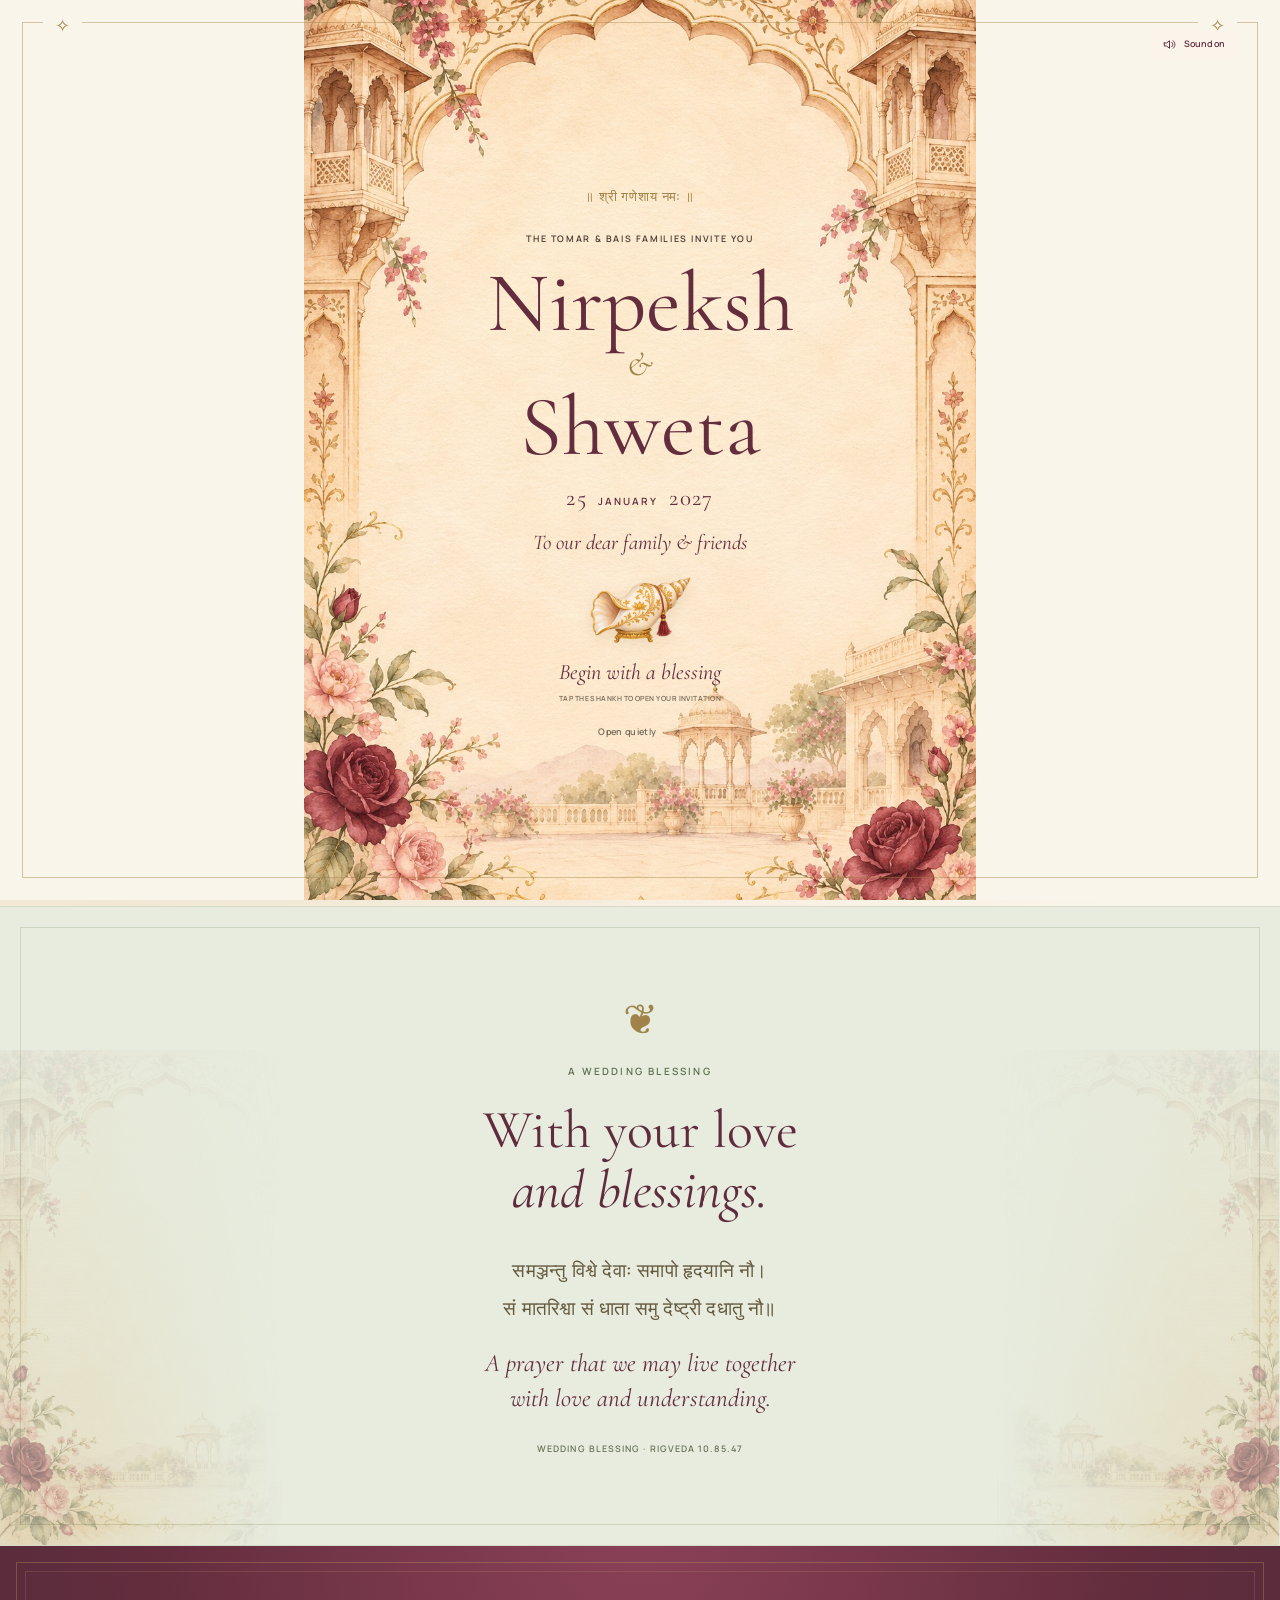
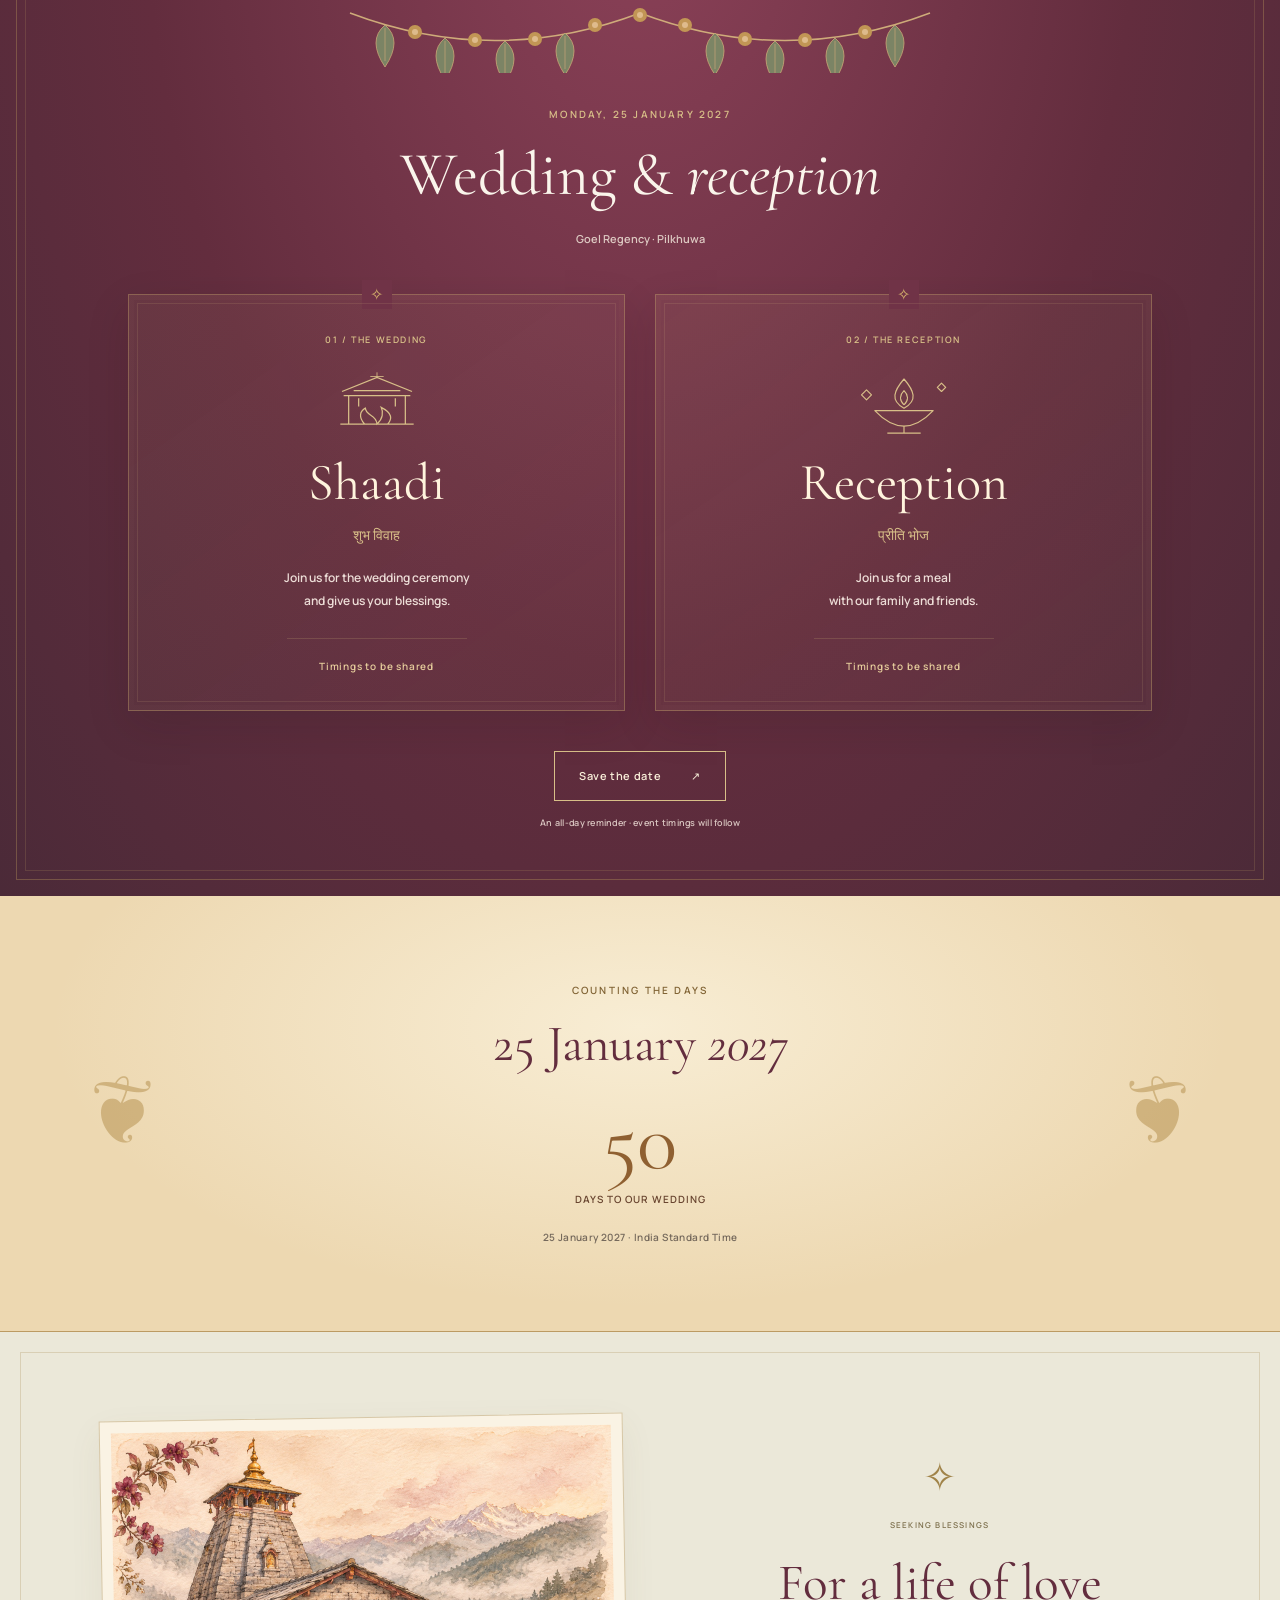
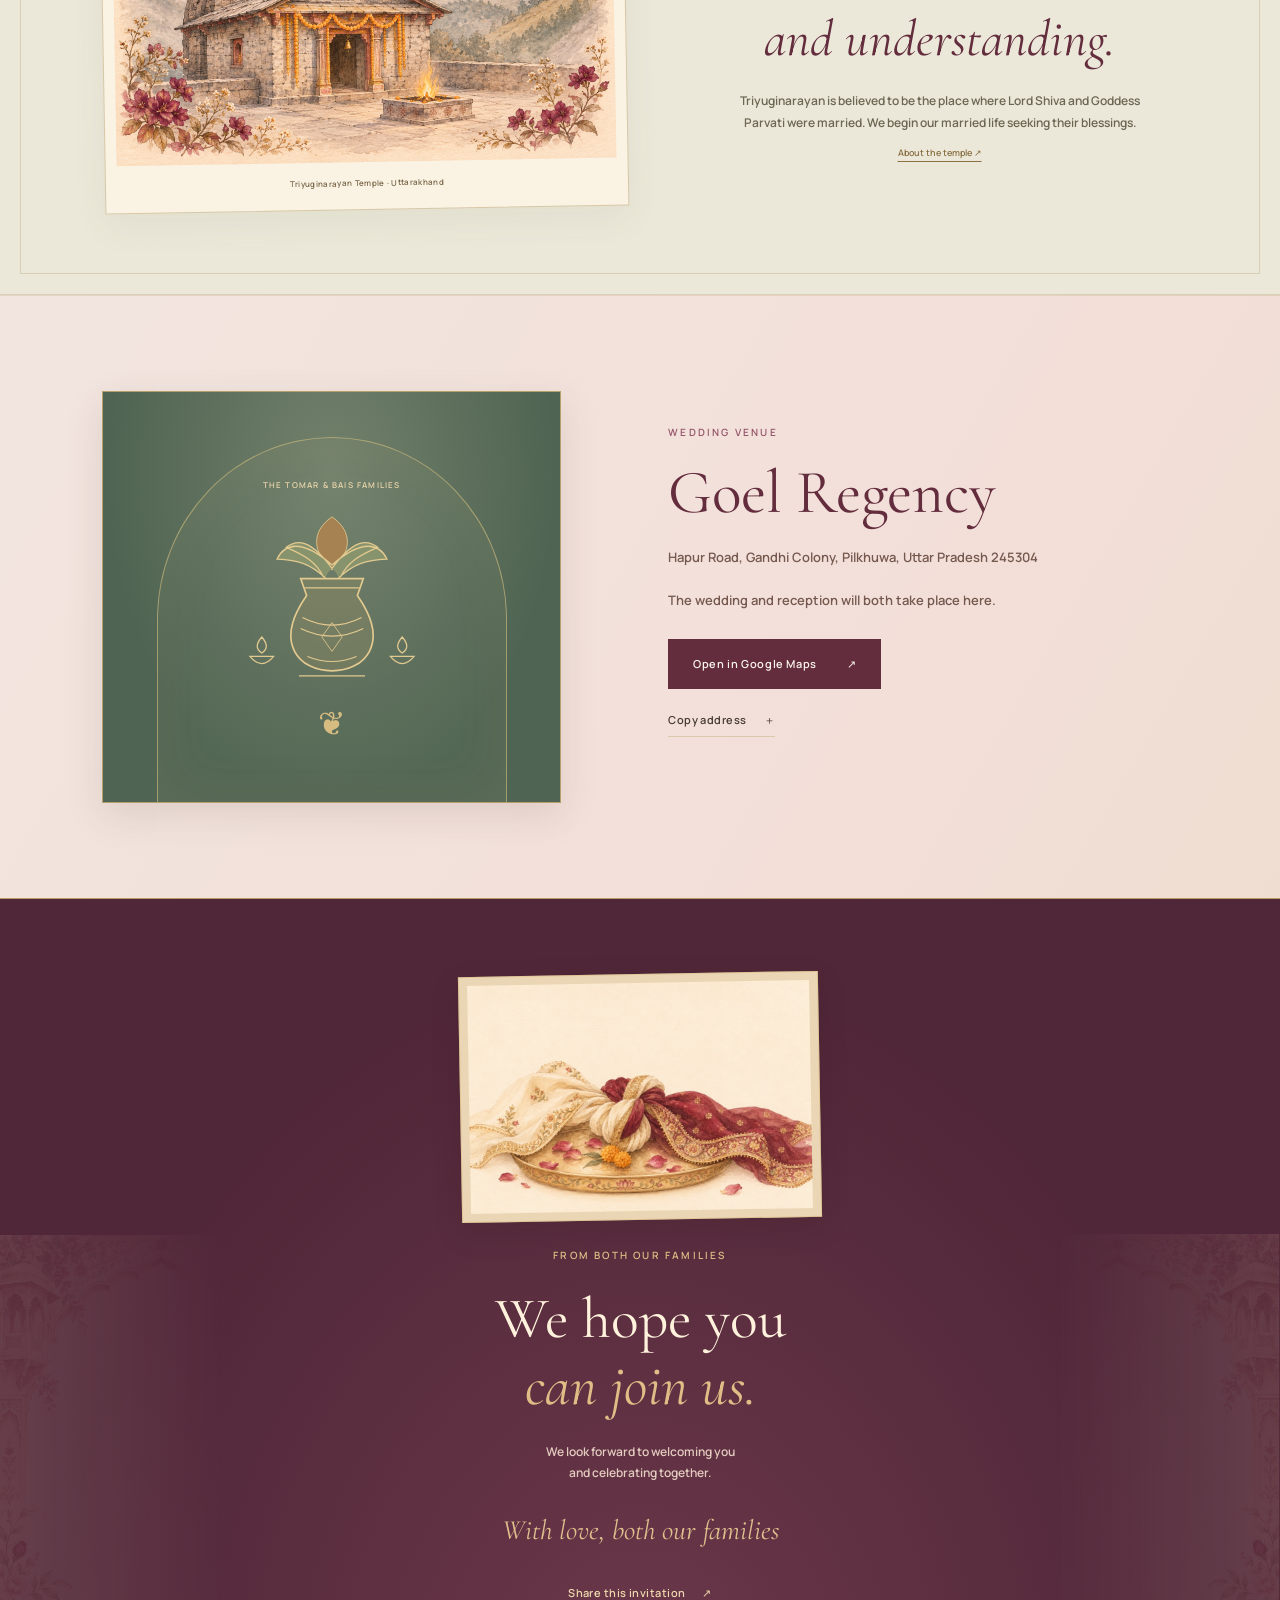
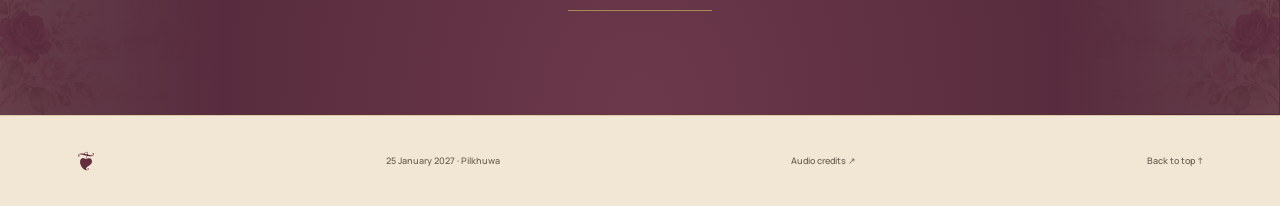
==== index.html @ 71e98ecb "Publish wedding invitation and personal guest links" ====
<!doctype html>
<html lang="en">
<head>
  <meta charset="utf-8">
  <meta name="viewport" content="width=device-width,initial-scale=1,viewport-fit=cover">
  <meta name="theme-color" content="#632d3e">
  <meta name="description" content="With love, Nirpeksh Tomar & Shweta Bais invite you to their wedding and reception. 25 January 2027 · Goel Regency, Pilkhuwa.">
  <meta name="robots" content="noindex,nofollow">
  <meta name="referrer" content="no-referrer">
  <meta property="og:type" content="website">
  <meta property="og:url" content="https://nirpeksh.github.io/nirpeksh-shweta-wedding/">
  <link rel="canonical" href="https://nirpeksh.github.io/nirpeksh-shweta-wedding/">
  <meta property="og:title" content="Nirpeksh & Shweta · You're invited">
  <meta property="og:description" content="Two families. A new beginning. Join us for our wedding & reception · 25 January 2027 · Goel Regency, Pilkhuwa.">
  <meta property="og:image" content="https://nirpeksh.github.io/nirpeksh-shweta-wedding/assets/share.jpg">
  <meta property="og:image:width" content="1200">
  <meta property="og:image:height" content="630">
  <title>Nirpeksh & Shweta · Wedding invitation</title>
  <link rel="icon" type="image/svg+xml" href="assets/crest.svg">
  <link rel="preload" href="assets/heritage.jpg" as="image">
  <link rel="stylesheet" href="styles.css">
  <link rel="stylesheet" href="rich.css">
  <link rel="stylesheet" href="preview.css">
  <link rel="stylesheet" href="royal.css">
  <script>document.documentElement.classList.add('js');</script>
  <script src="config.js" defer></script>
  <script src="opening.js" type="module"></script>
  <script src="app.js" type="module"></script>
</head>
<body>
  <a href="#invitation" class="skip-link">Skip to invitation</a>
  <div class="opening" id="opening" tabindex="-1" role="dialog" aria-modal="true" aria-labelledby="opening-title">
    <div class="opening-sheet">
    <div class="opening-art" aria-hidden="true"></div>
    <div class="opening-frame" aria-hidden="true"></div>
    <button class="music-button cover-music" data-music aria-pressed="false"><svg class="sound-mark" viewBox="0 0 20 20" fill="none" aria-hidden="true"><path d="M3 8h3l4-3v10l-4-3H3V8Zm10-1c2 2 2 4 0 6m2-8c3 3 3 7 0 10" stroke="currentColor" stroke-width="1.3" stroke-linecap="round" stroke-linejoin="round"/></svg><span data-music-label>Play audio</span></button>
    <div class="opening-content">
      <p class="sacred" lang="hi">॥ श्री गणेशाय नमः ॥</p>
      <p class="eyebrow">The Tomar & Bais families invite you</p>
      <h1 id="opening-title"><span>Nirpeksh</span><i>&</i><span>Shweta</span></h1>
      <p class="opening-date">25 <span>JANUARY</span> 2027</p>
      <p class="opening-guest" data-guest>To our dear family & friends</p>
      <button class="bell-button shankh-button" id="shankh-open" aria-label="Sound the shankh and open the invitation">
        <img class="shankh-symbol" src="assets/shankh.png" alt="" width="420" height="280">
        <span>Begin with a blessing</span>
        <small>Tap the shankh to open your invitation</small>
      </button>
      <button class="text-button quiet" id="quiet">Open quietly <span aria-hidden="true">↗</span></button>
    </div>
    </div>
  </div>

  <div class="reveal-effects" id="reveal-effects" aria-hidden="true"></div>
  <div class="blessing" id="blessing" tabindex="-1" role="dialog" aria-modal="true" aria-labelledby="blessing-title" aria-describedby="family-invitation" hidden>
    <div class="blessing-sheet">
    <div class="blessing-frame" aria-hidden="true"></div>
    <div class="blessing-topline"><span class="eyebrow">Welcome</span><button class="music-button" data-music aria-pressed="false"><span class="music-bars" aria-hidden="true"><b></b><b></b><b></b></span><span data-music-label>Play audio</span></button></div>
    <div class="blessing-layout">
      <div class="ganesh-sanctuary">
        <div class="sanctuary-halo" aria-hidden="true"></div>
        <img class="ganesh-art" src="assets/ganesh-blessing.jpg" alt="A devotional watercolour of Shri Ganesh seated on a lotus with his hand raised in blessing" width="1024" height="1024" decoding="async">
        <p class="blessing-mantra" lang="hi">॥ ॐ श्री गणेशाय नमः ॥</p>
        <p class="sanctuary-caption">With Shri Ganesh’s blessings</p>
        <div class="audio-meaning"><p class="eyebrow">The prayer</p><p id="blessing-meaning">A prayer for an auspicious beginning.</p><p id="blessing-meaning-hindi" lang="hi">मंगलमय जीवन की प्रार्थना</p></div>
      </div>
      <div class="family-invitation" id="family-invitation">
        <p class="eyebrow">An invitation from our families</p>
        <h2 id="blessing-title"><span>The Tomar & Bais families</span>would love you<br><em>to join us.</em></h2>
        <div class="fine-rule" aria-hidden="true"><span>✧</span></div>
        <p class="blessing-guest" data-guest>To our dear family & friends</p>
        <p class="family-message">Please join us for the wedding and reception. We look forward to welcoming you, sharing a meal, and celebrating together.</p>
        <p class="family-date">25 January 2027 <span>·</span> Goel Regency, Pilkhuwa</p>
        <button class="button button-wine" id="continue-invitation">View the invitation <span aria-hidden="true">→</span></button>
        <details class="voice-note"><summary>Prayer & music</summary><p>Vivāha Maṅgalāṣṭakam, verses 1–2, recited by Prathosh A P. <a href="audio-credits.html" target="_blank" rel="noopener noreferrer">Audio credits and sources ↗</a></p></details>
      </div>
    </div>
    <p class="music-status" id="music-status" role="status"></p>
    </div>
  </div>

  <div id="site">
    <header class="header">
      <a href="#invitation" class="wordmark" aria-label="Nirpeksh and Shweta, back to invitation">N <i>&</i> S<span>25 JANUARY 2027</span></a>
      <nav aria-label="Invitation"><a href="#celebration">The celebration</a><a href="#venue">The venue</a><button class="music-button" data-music aria-pressed="false"><span class="music-bars" aria-hidden="true"><b></b><b></b><b></b></span><span data-music-label>Play audio</span></button></nav>
    </header>

    <main id="invitation" tabindex="-1">
      <section class="hero" aria-labelledby="couple-title">
        <div class="hero-copy">
          <p class="sacred" lang="hi">॥ श्री गणेशाय नमः ॥</p>
          <p class="eyebrow">Together with our families</p>
          <h1 id="couple-title" class="couple"><span>Nirpeksh <small>Tomar</small></span><i>&</i><span>Shweta <small>Bais</small></span></h1>
          <div class="fine-rule" aria-hidden="true"><span>✧</span></div>
          <p class="hero-invite">Please join us<br>for our wedding and reception.</p>
          <p class="hero-date">Monday, 25 January 2027</p>
          <p class="hero-location" data-venue-short>Goel Regency · Pilkhuwa</p>
          <a href="#celebration" class="button button-wine">Wedding details <span aria-hidden="true">↓</span></a>
        </div>
        <figure class="hero-art couple-art">
          <img src="assets/royal-couple.jpg" alt="A bride and groom, seen from behind beneath a floral arch, in ivory and wine wedding clothes." width="1024" height="1536" decoding="async">
          <figcaption><span lang="hi">शुभ विवाह</span><span>With love, from both our families.</span></figcaption>
        </figure>
        <a class="scroll-note" href="#welcome">Wedding details below <span aria-hidden="true">↓</span></a>
      </section>

      <section class="welcome section" id="welcome" aria-labelledby="welcome-title">
        <span class="welcome-floral floral-left" aria-hidden="true"></span><span class="welcome-floral floral-right" aria-hidden="true"></span>
        <span class="ornament" aria-hidden="true">❦</span>
        <p class="eyebrow">A wedding blessing</p>
        <h2 id="welcome-title">With your love<br><em>and blessings.</em></h2>
        <p class="wedding-verse" lang="sa">समञ्जन्तु विश्वे देवाः समापो हृदयानि नौ।<br>सं मातरिश्वा सं धाता समु देष्ट्री दधातु नौ॥</p>
        <p class="verse-meaning">A prayer that we may live together<br>with love and understanding.</p>
        <p class="verse-source">Wedding blessing · Rigveda 10.85.47</p>
        <p id="guest-status" class="status" role="status" hidden></p>
      </section>

      <section class="celebration section" id="celebration" aria-labelledby="celebration-title">
        <svg class="wedding-toran" viewBox="0 0 600 70" fill="none" aria-hidden="true"><defs><g id="toran-leaf"><path d="M0 0Q18 15 0 42Q-18 15 0 0Z" fill="#7c8d68" stroke="#d2b47b" stroke-width=".8"/><path d="M0 3V36" stroke="#d2b47b" stroke-width=".7"/></g><g id="toran-flower"><circle r="7" fill="#c9a056"/><circle r="3" fill="#e9c993"/></g></defs><path d="M10 10Q155 65 300 10Q445 65 590 10" stroke="#d8b87f" stroke-width="1.5"/><use href="#toran-leaf" x="45" y="22"/><use href="#toran-leaf" x="105" y="35"/><use href="#toran-leaf" x="165" y="38"/><use href="#toran-leaf" x="225" y="30"/><use href="#toran-leaf" x="375" y="30"/><use href="#toran-leaf" x="435" y="38"/><use href="#toran-leaf" x="495" y="35"/><use href="#toran-leaf" x="555" y="22"/><use href="#toran-flower" x="75" y="29"/><use href="#toran-flower" x="135" y="37"/><use href="#toran-flower" x="195" y="36"/><use href="#toran-flower" x="255" y="22"/><use href="#toran-flower" x="300" y="12"/><use href="#toran-flower" x="345" y="22"/><use href="#toran-flower" x="405" y="36"/><use href="#toran-flower" x="465" y="37"/><use href="#toran-flower" x="525" y="29"/></svg>
        <div class="section-heading"><p class="eyebrow">Monday, 25 January 2027</p><h2 id="celebration-title">Wedding & <em>reception</em></h2><p>Goel Regency · Pilkhuwa</p></div>
        <div class="event-grid">
          <article class="event"><span class="event-number">01 / THE WEDDING</span><svg class="event-icon" viewBox="0 0 120 80" fill="none" aria-hidden="true"><path d="M16 64h88M26 64V30m68 34V30M20 30h80M18 25 60 8l42 17M32 24h56M38 33v10m44-10v10M45 64c-7-8-6-15 1-19 1 10 13 7 14 19 7-6 8-14 5-20 14 7 13 14 8 20" stroke="currentColor" stroke-width="1.5"/><path d="M60 8V2m-8 5h16" stroke="currentColor"/></svg><h3>Shaadi</h3><p class="hindi" lang="hi">शुभ विवाह</p><p>Join us for the wedding ceremony<br>and give us your blessings.</p><p class="event-time" data-time="wedding">Timings to be shared</p></article>
          <article class="event"><span class="event-number">02 / THE RECEPTION</span><svg class="event-icon" viewBox="0 0 120 80" fill="none" aria-hidden="true"><path d="M25 48q35 37 70 0H25Zm35 19v8m-20 0h40M60 45c-17-9-12-21 0-35 12 14 17 26 0 35Zm0-4c-6-6-5-12 0-17 5 5 6 11 0 17M15 23l6 6-6 6-6-6 6-6Zm90-8 5 5-5 5-5-5 5-5Z" stroke="currentColor" stroke-width="1.4" stroke-linejoin="round"/></svg><h3>Reception</h3><p class="hindi" lang="hi">प्रीति भोज</p><p>Join us for a meal<br>with our family and friends.</p><p class="event-time" data-time="reception">Timings to be shared</p></article>
        </div>
        <div class="celebration-actions"><button class="button button-gold" id="calendar">Save the date <span aria-hidden="true">↗</span></button><p>An all-day reminder · event timings will follow</p></div>
      </section>

      <section class="anticipation section" aria-labelledby="countdown-title"><p class="eyebrow">Counting the days</p><h2 id="countdown-title">25 January <em>2027</em></h2><p class="countdown"><strong id="days">✧</strong><span id="countdown-label">counting down to 25 January 2027</span></p><p class="small">25 January 2027 · India Standard Time</p></section>

      <section class="sacred-beginning section" aria-labelledby="sacred-title">
        <figure class="temple-art"><img src="assets/sacred-temple.jpg" alt="A watercolour of Triyuginarayan Temple in the Himalayas, with a sacred fire in the courtyard." width="1536" height="1024" loading="lazy" decoding="async"><figcaption>Triyuginarayan Temple · Uttarakhand</figcaption></figure>
        <div class="sacred-copy"><span class="sacred-flame" aria-hidden="true">✧</span><p class="eyebrow">Seeking blessings</p><h2 id="sacred-title">For a life of love<br><em>and understanding.</em></h2><p>Triyuginarayan is believed to be the place where Lord Shiva and Goddess Parvati were married. We begin our married life seeking their blessings.</p><a class="heritage-source" href="https://www.incredibleindia.gov.in/en/uttarakhand/kedarnath/triyuginarayan-temple" target="_blank" rel="noopener noreferrer">About the temple ↗</a></div>
      </section>

      <section class="venue section" id="venue" aria-labelledby="venue-title">
        <div class="venue-illustration" aria-hidden="true"><div class="venue-arch"><span class="eyebrow">The Tomar & Bais families</span><svg class="kalash-art" viewBox="0 0 260 220" fill="none"><path d="M130 77c-29-27-19-50 0-63 19 13 29 36 0 63Z" fill="#a68152" stroke="#e2c98f"/><path d="M130 71c-37-33-57-24-65-7 26 1 39 6 57 22m8-15c37-33 57-24 65-7-26 1-39 6-57 22m-8-11c-25-34-41-35-54-25 21 9 35 17 44 35m10-10c25-34 41-35 54-25-21 9-35 17-44 35" fill="#87936c" stroke="#e2c98f" stroke-width="1.5"/><path d="M93 87h74l-7 20c40 57 8 89-30 89s-70-32-30-89l-7-20Z" fill="#c3a161" fill-opacity=".17" stroke="#e2c98f" stroke-width="2"/><path d="M98 98h64m-67 35q35 18 70 0m-72 13q37 18 74 0m-66 33q29 12 58 0M91 202h78" stroke="#e2c98f" stroke-width="1.3"/><path d="m130 139 12 17-12 17-12-17 12-17Z" stroke="#e2c98f"/><path d="M33 179q14 17 28 0H33Zm14-4c-9-6-5-13 0-19 5 6 9 13 0 19Zm152 4q14 17 28 0h-28Zm14-4c-9-6-5-13 0-19 5 6 9 13 0 19Z" stroke="#e2c98f" stroke-width="1.5"/></svg><span class="venue-symbol">❦</span></div></div>
        <div class="venue-copy"><p class="eyebrow">Wedding venue</p><h2 id="venue-title" data-venue-name>Goel Regency</h2><p data-venue-address>Hapur Road, Gandhi Colony<br>Pilkhuwa, Uttar Pradesh 245304</p><p class="venue-note">The wedding and reception will both take place here.</p><div class="venue-actions"><a class="button button-wine" data-map href="https://maps.app.goo.gl/AdNcx3uLKy1AqE5fA?g_st=aw" target="_blank" rel="noopener noreferrer">Open in Google Maps <span aria-hidden="true">↗</span></a><button class="text-button" id="copy-address">Copy address <span aria-hidden="true">＋</span></button></div><p class="status" id="copy-status" role="status"></p></div>
      </section>

      <section class="closing section" aria-labelledby="closing-title"><figure class="gathbandhan-art"><img src="assets/gathbandhan.jpg" alt="A watercolour of ivory and wine wedding fabrics tied together on a brass platter, with a few rose petals." width="900" height="600" loading="lazy" decoding="async"></figure><p class="eyebrow">From both our families</p><h2 id="closing-title">We hope you<br><em>can join us.</em></h2><p>We look forward to welcoming you<br>and celebrating together.</p><p class="signature family-signature">With love, both our families</p><button class="text-button" id="share">Share this invitation <span aria-hidden="true">↗</span></button><p class="status" id="share-status" role="status"></p></section>
    </main>
    <footer><span aria-hidden="true">❦</span><p>25 January 2027 · Pilkhuwa</p><a href="audio-credits.html" target="_blank" rel="noopener noreferrer">Audio credits ↗</a><a href="#invitation">Back to top ↑</a></footer>
    <div class="mobile-actions" aria-label="Quick actions"><a href="#celebration">Celebration</a><a href="#venue">Directions</a><button class="music-button" data-music aria-pressed="false"><svg class="sound-mark" viewBox="0 0 20 20" fill="none" aria-hidden="true"><path d="M3 8h3l4-3v10l-4-3H3V8Zm10-1c2 2 2 4 0 6m2-8c3 3 3 7 0 10" stroke="currentColor" stroke-width="1.3" stroke-linecap="round" stroke-linejoin="round"/></svg><span data-music-label>Play audio</span></button></div>
  </div>
  <audio id="music" src="assets/shankh-mangala-blessings.m4a" preload="metadata"></audio>
  <noscript><p class="noscript">The invitation is fully readable below. Enable JavaScript for the shankh, spoken blessings and personalized greeting.</p></noscript>
</body>
</html>
---- styles.css ----
@font-face{font-family:Cormorant;src:url('assets/cormorant-italic.ttf') format('truetype');font-style:italic;font-weight:400;font-display:swap}@font-face{font-family:Cormorant;src:url('assets/cormorant.ttf') format('truetype');font-display:swap;font-weight:400 600}@font-face{font-family:Manrope;src:url('assets/manrope.ttf') format('truetype');font-display:swap;font-weight:400 700}
:root{--ivory:#faf5eb;--paper:#f2eadb;--wine:#632d3e;--wine-dark:#482331;--gold:#a08348;--gold-light:#d8bf88;--ink:#463b35;--muted:#75695c;--line:#d9c9aa;--serif:Cormorant,'Baskerville','Palatino Linotype',Georgia,serif;--sans:Manrope,'Avenir Next',Arial,sans-serif}*{box-sizing:border-box}html{scroll-behavior:smooth;scroll-padding-top:90px}body{margin:0;background:var(--ivory);color:var(--ink);font-family:var(--sans);font-size:14px;line-height:1.8;-webkit-font-smoothing:antialiased}body.gated{overflow:hidden}body::after{content:'';position:fixed;inset:0;pointer-events:none;z-index:12;opacity:.075;background-image:url("data:image/svg+xml,%3Csvg viewBox='0 0 180 180' xmlns='http://www.w3.org/2000/svg'%3E%3Cfilter id='n'%3E%3CfeTurbulence type='fractalNoise' baseFrequency='.88' numOctaves='3' stitchTiles='stitch'/%3E%3C/filter%3E%3Crect width='100%25' height='100%25' opacity='.4' filter='url(%23n)'/%3E%3C/svg%3E")}::selection{background:#d7bc87;color:var(--wine)}a{color:inherit;text-decoration:none}button{font:inherit;cursor:pointer}button,a{-webkit-tap-highlight-color:transparent}button:disabled{cursor:wait}button:focus-visible,a:focus-visible{outline:2px solid var(--gold);outline-offset:6px}button{color:inherit}h1,h2,h3,p{margin:0}h1,h2,h3{font-family:var(--serif);font-weight:400;line-height:1.05}em{font-weight:400}button svg{display:block}.eyebrow{font-size:10px;letter-spacing:.22em;text-transform:uppercase;font-weight:600;line-height:1.8}.sacred{color:var(--gold);font-family:Georgia,serif;font-size:15px;letter-spacing:.06em}.button{min-height:50px;display:inline-flex;align-items:center;justify-content:center;gap:30px;padding:13px 24px;border:1px solid transparent;font-size:11px;letter-spacing:.055em;transition:background .2s,transform .2s}.button:hover{transform:translateY(-2px)}.button-wine{background:var(--wine);color:var(--ivory)}.button-wine:hover{background:var(--wine-dark)}.button-gold{border-color:var(--gold-light);color:#f9efd9;background:transparent}.button-gold:hover{background:#ffffff0c}.text-button{background:none;border:0;border-bottom:1px solid var(--line);padding:7px 0;font-size:11px;letter-spacing:.04em;display:inline-flex;gap:17px;align-items:center}.text-button:hover{color:var(--gold)}.status{font-size:12px;min-height:22px;margin-top:12px;color:var(--muted)}.small{font-size:10px;color:var(--muted);letter-spacing:.04em}.section{padding:100px 8%;scroll-margin-top:15px}.section h2{font-size:clamp(40px,4.8vw,64px);color:var(--wine)}.ornament{display:block;font-size:42px;color:var(--gold);line-height:1;margin-bottom:23px}.skip-link{position:fixed;top:-100px;left:20px;z-index:200;background:var(--wine);color:#fff;padding:10px}.skip-link:focus{top:10px}.header{height:96px;display:flex;align-items:center;justify-content:space-between;padding:0 6%;border-bottom:1px solid var(--line)}.wordmark{font-family:var(--serif);font-size:25px;line-height:1.1;color:var(--wine);letter-spacing:.08em}.wordmark i{font-size:20px}.wordmark span{display:block;font:8px var(--sans);letter-spacing:.2em;margin-top:8px}.header nav{display:flex;align-items:center;gap:38px;font-size:11px;letter-spacing:.02em}.header nav>a:hover{color:var(--gold)}.music-button{display:flex;align-items:center;justify-content:center;gap:9px;border:0;background:none;padding:10px 0;font-size:11px}.music-bars{display:flex;align-items:center;gap:3px;height:17px;color:var(--wine)}.music-bars b{height:10px;width:2px;background:currentColor}.music-bars b:nth-child(2){height:17px}.playing .music-bars b{animation:music .8s ease-in-out infinite alternate}.playing .music-bars b:nth-child(2){animation-delay:.4s}.playing .music-bars b:nth-child(3){animation-delay:.2s}@keyframes music{to{height:4px}}
.hero{position:relative;display:grid;grid-template-columns:1fr 1fr;min-height:740px;padding:0 5.5% 50px}.hero-copy{text-align:center;display:flex;align-items:center;flex-direction:column;justify-content:center;padding:55px 8% 35px}.hero-copy>.eyebrow{margin-top:30px}.couple{color:var(--wine);font-size:clamp(60px,6.2vw,88px);margin:21px 0 0;display:flex;flex-direction:column;align-items:center}.couple>span{display:flex;flex-direction:column}.couple small{font:10px var(--sans);letter-spacing:.25em;text-transform:uppercase;margin-top:10px}.couple>i{font-size:40px;color:var(--gold);line-height:1;margin:13px 0 11px}.fine-rule{width:160px;display:flex;align-items:center;gap:14px;color:var(--gold);margin:23px 0}.fine-rule::before,.fine-rule::after{content:'';height:1px;flex:1;background:var(--line)}.hero-invite{font-family:var(--serif);font-size:23px;line-height:1.35}.hero-date{margin-top:23px;font-size:11px;font-weight:600;letter-spacing:.08em;text-transform:uppercase}.hero-location{font-size:11px;color:var(--muted);margin:6px 0 25px}.hero-art{position:relative;min-height:660px;background:url('assets/heritage.jpg') center/cover no-repeat;display:flex;flex-direction:column;justify-content:center;align-items:center;margin:22px 0 0;border:1px solid #bba37355}.art-crest{display:flex;flex-direction:column;align-items:center;justify-content:center;text-align:center;margin-top:5%;width:72%;min-height:280px}.art-crest .eyebrow{font-size:9px;letter-spacing:.25em}.monogram{font:100px var(--serif);color:var(--wine);margin:16px 0;display:flex;align-items:center;gap:4px}.monogram i{font-size:48px;color:var(--gold);margin-top:20px}.art-date{font:15px Georgia,serif;letter-spacing:.15em;color:var(--gold)}.art-caption{font:italic 20px var(--serif);position:absolute;bottom:27%;width:100%;text-align:center;color:var(--wine)}.scroll-note{position:absolute;bottom:12px;left:0;width:100%;display:flex;justify-content:center;gap:18px;font-size:9px;letter-spacing:.09em;color:var(--muted)}
.welcome{max-width:850px;margin:auto;text-align:center;padding-top:95px;padding-bottom:110px}.welcome h2{font-size:clamp(36px,4.5vw,54px);margin:20px 0 24px;overflow-wrap:anywhere}.welcome>p:not(.eyebrow,.status){font-size:14px;line-height:2;color:var(--muted)}.welcome .welcome-signoff{font-family:var(--serif);font-style:italic;font-size:25px!important;color:var(--wine)!important;margin-top:21px;line-height:1.4!important}.celebration{background:var(--wine);color:#f2e8d6;position:relative;padding:85px 10% 65px;isolation:isolate}.celebration::before{content:'';position:absolute;inset:16px;border:1px solid #bc9b5c5c;pointer-events:none;z-index:-1}.section-heading{text-align:center}.section-heading .eyebrow{color:var(--gold-light)}.section-heading h2{color:var(--ivory);margin:20px 0 22px}.section-heading>p:last-child{font-size:11px;color:#ddc9c2}.event-grid{display:grid;grid-template-columns:1fr 1fr;margin:55px auto 40px;max-width:1050px}.event{text-align:center;padding:0 30px}.event+.event{border-left:1px solid #be9c7266}.event-number{font-size:9px;letter-spacing:.18em;color:var(--gold-light)}.event-icon{display:block;margin:25px auto 16px;width:100px;height:72px;color:var(--gold-light)}.event h3{font-size:52px}.event .hindi{font-size:14px;color:var(--gold-light);margin:11px 0 20px}.event>p:not(.hindi,.event-time){font-size:12px;line-height:1.9;color:#edddd7}.event-time{margin:25px 0 5px;font-size:10px;letter-spacing:.08em;color:#e5cc9b;border-top:1px solid #a7856250;padding-top:18px;display:inline-block;min-width:180px}.celebration-actions{text-align:center}.celebration-actions p{font-size:9px;letter-spacing:.03em;margin-top:14px;color:#d9c5c0}.anticipation{text-align:center;border-bottom:1px solid var(--line);padding-top:85px;padding-bottom:85px}.anticipation h2{margin:19px 0 30px;font-size:clamp(36px,4vw,53px)}.countdown{display:flex;flex-direction:column;align-items:center;gap:8px}.countdown strong{font:84px var(--serif);color:var(--gold);line-height:.95}.countdown span{font-size:10px;letter-spacing:.1em;text-transform:uppercase}.anticipation .small{margin-top:20px}.venue{display:grid;grid-template-columns:.9fr 1fr;align-items:center;gap:10%;padding-top:95px;padding-bottom:95px}.venue-illustration{background:var(--paper);padding:40px 45px 0;min-height:380px;display:flex;align-items:flex-end;justify-content:center;border:1px solid var(--line)}.venue-arch{border:1px solid #a0834880;border-bottom:0;border-radius:50% 50% 0 0;width:100%;max-width:350px;min-height:335px;padding:65px 15px 25px;display:flex;flex-direction:column;align-items:center;color:var(--gold)}.venue-arch .eyebrow{font-size:8px;letter-spacing:.15em}.venue-arch svg{width:100%;margin-top:25px}.venue-symbol{font-size:33px;line-height:1;margin-top:15px}.venue-copy h2{margin:20px 0}.venue-copy>p:not(.eyebrow,.status){font-size:13px;color:var(--muted)}.venue-note{margin:20px 0 26px;max-width:340px}.venue-actions{display:flex;align-items:flex-start;gap:14px;flex-direction:column}.closing{text-align:center;border-top:1px solid var(--line);background:radial-gradient(ellipse at 50% 120%,#e9d8c4 0,transparent 70%);padding-top:75px;padding-bottom:70px}.closing h2{margin:22px 0;font-size:clamp(38px,4.5vw,60px);line-height:1.15}.closing>p:not(.eyebrow,.signature,.status){font-size:12px;color:var(--muted)}.signature{font:36px var(--serif);color:var(--wine);margin:30px 0}.signature i{color:var(--gold)}footer{padding:30px 6%;display:flex;gap:20px;align-items:center;justify-content:space-between;border-top:1px solid var(--line);font-size:9px;color:var(--muted)}footer>span{font:25px var(--serif);color:var(--wine)}footer>a{white-space:nowrap}.mobile-actions{display:none}.noscript{padding:20px;text-align:center;background:var(--paper)}
.opening{display:none}.js .opening{display:flex;position:fixed;inset:0;background:var(--ivory);z-index:100;isolation:isolate;justify-content:center;align-items:center;overflow:auto;transition:opacity .7s ease,visibility .7s}.opening.dismissed{opacity:0;visibility:hidden;pointer-events:none}.opening-art{position:absolute;inset:0;background:url('assets/heritage.jpg') center/auto 112% no-repeat;z-index:-2}.opening::before{content:'';position:absolute;inset:0;background:linear-gradient(90deg,var(--ivory) 0%,transparent 20%,transparent 80%,var(--ivory) 100%);z-index:-1;pointer-events:none}.opening-frame{position:absolute;inset:22px;border:1px solid #a0834870;pointer-events:none}.opening-frame::before,.opening-frame::after{content:'✧';position:absolute;top:-14px;color:var(--gold);background:var(--ivory);padding:0 12px;font-size:18px}.opening-frame::before{left:20px}.opening-frame::after{right:20px}.opening-content{min-height:min(760px,100svh);padding:50px 20px 35px;text-align:center;display:flex;flex-direction:column;align-items:center;justify-content:center;width:min(580px,100%)}.opening .sacred{font-size:13px;margin-bottom:23px}.opening .eyebrow{font-size:9px;letter-spacing:.18em;max-width:300px}.opening h1{font-size:clamp(55px,7vw,85px);color:var(--wine);display:flex;align-items:center;gap:16px;flex-direction:column;margin:22px 0 23px;line-height:.8}.opening h1 i{font-size:34px;color:var(--gold);line-height:.7}.opening-date{font:23px var(--serif);color:var(--wine);letter-spacing:.06em}.opening-date span{font:10px var(--sans);letter-spacing:.19em;margin:0 5px}.opening-guest{font:italic 21px var(--serif);color:var(--wine);margin:18px 0 0;max-width:350px;overflow-wrap:anywhere}.bell-button{display:flex;align-items:center;flex-direction:column;background:transparent;border:0;margin:16px 0 5px;padding:0 10px 10px;color:var(--gold);position:relative}.bell-chain{height:22px;width:1px;background:repeating-linear-gradient(to bottom,var(--gold) 0 3px,transparent 3px 5px);opacity:.7}.bell{width:57px;height:62px;transform-origin:50% 0}.bell-button:hover .bell{animation:sway 1s ease-in-out infinite alternate}.bell-button>span:not(.bell-chain){font:italic 23px var(--serif);color:var(--wine);margin-top:7px}.bell-button small{font-size:8px;letter-spacing:.08em;text-transform:uppercase;color:var(--muted);margin-top:10px}.bell-button.ringing .bell{animation:sway .18s ease-in-out 5 alternate}.quiet{margin-top:4px;font-size:9px;border:0;color:var(--muted)}@keyframes sway{from{transform:rotate(-13deg)}to{transform:rotate(13deg)}}
@media(min-width:1500px){.hero{max-width:1500px;margin:auto}.section:not(.celebration,.closing){padding-left:max(8%,calc((100vw - 1250px)/2));padding-right:max(8%,calc((100vw - 1250px)/2))}.welcome{padding-left:30px!important;padding-right:30px!important}}
@media(max-width:900px){.header{height:80px}.header nav{gap:22px}.hero{min-height:640px;padding-left:2%;padding-right:2%}.hero-copy{padding:35px 15px}.hero-copy>.eyebrow{font-size:8px;margin-top:22px}.couple{font-size:65px}.hero-art{min-height:600px}.monogram{font-size:78px}.art-caption{font-size:16px;bottom:26%}.art-crest .eyebrow{font-size:8px;letter-spacing:.1em}.section{padding:75px 7%}.welcome{max-width:740px}.venue{gap:7%}.venue-illustration{padding:20px 22px 0;min-height:350px}.venue-arch{min-height:310px}.venue .button{font-size:10px;padding:13px 16px;gap:15px}.opening-art{background-size:auto 110%}}
@media(max-width:600px){html{scroll-padding-top:25px}body{font-size:13px}.header{padding:0 7%;height:77px}.wordmark{font-size:23px}.header nav>a{display:none}.header nav .music-button{font-size:10px}.hero{display:flex;flex-direction:column;padding:0 0 43px;min-height:unset}.hero-copy{padding:45px 22px 38px;z-index:1}.hero-copy>.eyebrow{margin-top:24px;letter-spacing:.18em;font-size:9px}.couple{font-size:73px;flex-direction:row;flex-wrap:wrap;justify-content:center;gap:18px;margin-top:25px}.couple>i{font-size:28px;margin:0 0 21px}.couple>span{font-size:49px}.couple small{font-size:9px;margin-top:9px}.fine-rule{margin:26px 0 22px}.hero-invite{font-size:24px}.hero-date{margin-top:25px;font-size:11px}.hero-location{font-size:10px;margin-bottom:25px}.hero-art{margin:0 6% 20px;min-height:465px;background-position:center 55%;background-size:cover}.art-crest{min-height:250px;margin-top:0}.monogram{font-size:89px;margin:10px 0}.monogram i{font-size:40px}.art-crest .eyebrow{font-size:8px;letter-spacing:.2em}.art-date{font-size:12px}.art-caption{bottom:23%;font-size:17px}.scroll-note{font-size:8px;letter-spacing:.04em;gap:10px;bottom:9px}.section{padding:67px 8%}.section h2{font-size:42px}.welcome{padding-top:68px;padding-bottom:72px}.welcome h2{font-size:39px;line-height:1.13;margin:20px 0 23px}.welcome>.eyebrow{font-size:8px;letter-spacing:.18em}.welcome>p:not(.eyebrow,.status){font-size:12px;line-height:1.95}.welcome .welcome-signoff{font-size:24px!important}.celebration{padding:65px 11% 55px}.celebration::before{inset:11px}.section-heading>.eyebrow{font-size:8px;letter-spacing:.14em}.section-heading h2{font-size:44px;line-height:1.07}.section-heading>p:last-child{font-size:10px;max-width:230px;margin:auto}.event-grid{grid-template-columns:1fr;margin:38px auto 30px}.event{padding:0 0 28px}.event+.event{border-left:0;border-top:1px solid #be9c7266;padding:32px 0 0}.event h3{font-size:48px}.event-icon{height:60px;width:92px;margin:20px auto 14px}.event .hindi{margin:8px 0 16px;font-size:13px}.event>p:not(.hindi,.event-time){font-size:12px}.event-time{font-size:9px;margin-top:20px;padding-top:12px}.celebration-actions p{font-size:8px;max-width:230px;margin:15px auto 0}.anticipation h2{font-size:38px}.anticipation .eyebrow{font-size:8px;letter-spacing:.14em}.countdown strong{font-size:78px}.venue{grid-template-columns:1fr;gap:37px;padding:60px 8% 45px}.venue-illustration{min-height:315px;max-width:340px;width:100%;margin:auto;padding:30px 35px 0}.venue-arch{min-height:280px;padding-top:55px}.venue-arch svg{max-width:220px;margin-top:15px}.venue-copy{text-align:center}.venue-copy h2{font-size:49px;margin:20px 0}.venue-note{margin:18px auto 24px}.venue-actions{align-items:center;gap:16px}.venue .button{font-size:11px;gap:25px;padding:14px 22px}.closing{padding:60px 7% 45px}.closing h2{font-size:39px}.closing .eyebrow{font-size:8px}.signature{font-size:33px}footer{padding:25px 7% 95px;flex-wrap:wrap;justify-content:center;gap:15px}footer>span{display:none}footer p{font-size:8px;text-align:center;width:100%}footer>a{font-size:9px}.mobile-actions{display:flex;position:fixed;left:12px;right:12px;bottom:calc(10px + env(safe-area-inset-bottom));border:1px solid #b49b7470;z-index:20;background:#faf5ebf5;box-shadow:0 3px 25px #48233119;align-items:center;justify-content:space-around;min-height:53px;backdrop-filter:blur(12px)}.mobile-actions>a,.mobile-actions>button{font-size:10px;padding:15px 5px}.mobile-actions>a{color:var(--wine)}.mobile-actions .music-button{gap:7px}.mobile-actions .music-button>span:first-child{font-size:17px;line-height:1}.opening-art{background-size:auto 102%;opacity:.9}.opening::before{background:linear-gradient(90deg,#faf5eb77,transparent 25%,transparent 75%,#faf5eb77)}.opening-frame{inset:13px}.opening-content{min-height:100svh;padding:55px 24px 42px;justify-content:center}.opening .sacred{font-size:12px;margin-bottom:25px}.opening .eyebrow{font-size:7px;letter-spacing:.17em}.opening h1{font-size:72px;gap:17px;margin:28px 0}.opening h1 i{font-size:32px}.opening-date{font-size:23px}.opening-date span{font-size:9px}.opening-guest{font-size:20px;max-width:260px;margin-top:20px}.bell-button{margin-top:16px}.bell{width:53px;height:59px}.bell-chain{height:22px}.bell-button>span:not(.bell-chain){font-size:22px}.bell-button small{font-size:7px}.quiet{font-size:9px}}
@media(max-width:360px){.couple{gap:10px}.couple>span{font-size:43px}.opening h1{font-size:62px}.opening-content{padding-left:20px;padding-right:20px}.hero-art{min-height:410px}.opening .eyebrow{font-size:6.5px}.bell-button>span:not(.bell-chain){font-size:20px}}
@media(max-height:700px){.opening-content{padding-top:30px;padding-bottom:24px}.opening .sacred{margin-bottom:12px}.opening h1{font-size:58px;margin:19px 0;gap:12px}.opening h1 i{font-size:27px}.opening-guest{margin-top:12px;font-size:19px}.opening .bell-chain{height:10px}.opening .bell{height:49px}.bell-button{margin-top:9px}.bell-button>span:not(.bell-chain){font-size:20px}.bell-button small{margin-top:5px}}
@media(prefers-reduced-motion:reduce){html{scroll-behavior:auto}*,*::before,*::after{animation:none!important;transition:none!important}.button:hover{transform:none}}

.opening[hidden]{display:none!important}

#invitation:focus,.opening:focus{outline:none}
@media(max-width:600px){.couple{flex-wrap:nowrap;gap:12px}.couple>span{font-size:clamp(35px,11vw,45px)}.couple>i{font-size:25px;margin-bottom:20px}.hero-invite{font-size:22px}.hero-copy{padding-top:37px;padding-bottom:35px}.hero-date{margin-top:21px}.hero-copy>.eyebrow{margin-top:20px}}
@media(max-width:360px){.couple{gap:10px}.couple>i{font-size:22px}}
---- rich.css ----
/* Second edition: blessing-led opening and a richer heritage palette. */
.cover-music{position:absolute;right:45px;top:30px;z-index:2;font-size:9px;color:var(--wine);gap:7px;background:#faf5ebbf;padding:6px 10px}
.opening.is-ringing .opening-art{animation:auspicious-light 1.4s ease-out both}
.opening.is-ringing .bell-button{filter:drop-shadow(0 0 17px #efd18c)}
.opening.is-ringing .bell-button .bell{animation:sway .16s ease-in-out 6 alternate}
@keyframes auspicious-light{0%{filter:brightness(1) saturate(1)}55%{filter:brightness(1.15) saturate(1.2)}100%{filter:brightness(1.08) saturate(1.12)}}
.reveal-effects{position:fixed;inset:0;z-index:130;pointer-events:none;overflow:hidden;display:none}
.reveal-effects.active{display:block}
.blessing-ripple{position:absolute;left:var(--bell-x);top:var(--bell-y);width:80px;height:80px;border:1px solid #e0b768;box-shadow:0 0 30px #f2dba655,inset 0 0 25px #f1d69535;border-radius:50%;transform:translate(-50%,-50%);animation:golden-ripple 1.5s var(--delay) ease-out both}
@keyframes golden-ripple{0%{opacity:0;transform:translate(-50%,-50%) scale(.15)}15%{opacity:.95}100%{opacity:0;transform:translate(-50%,-50%) scale(11)}}
.blessing-petal{position:absolute;top:-35px;left:var(--x);width:14px;height:21px;border-radius:85% 12% 70% 25%;background:radial-gradient(ellipse at 30% 25%,#e9a998,#a43d57 80%);box-shadow:1px 2px 6px #4a1d3322;animation:petal-blessing var(--duration) var(--delay) ease-in both}
.petal-1{width:12px;height:19px;background:radial-gradient(ellipse at 30% 25%,#ffe0a3,#c88c32 80%)}
.petal-2{width:10px;height:17px;background:radial-gradient(ellipse at 30% 25%,#efd0c7,#bd6a7d 85%)}
.petal-3{width:8px;height:13px;background:radial-gradient(ellipse at 30% 25%,#f3e8b9,#bea15c 85%)}
@keyframes petal-blessing{0%{opacity:0;transform:translate3d(0,-20px,0) rotate(0)}8%{opacity:.9}83%{opacity:.8}100%{opacity:0;transform:translate3d(var(--drift),110vh,0) rotate(var(--spin))}}

.blessing[hidden]{display:none!important}
.blessing{position:fixed;inset:0;z-index:110;overflow:auto;isolation:isolate;color:var(--wine);background:#faf2df;outline:none;opacity:0;transition:opacity .65s ease,visibility .65s;min-height:100svh}
.blessing::before{content:'';position:absolute;inset:0;z-index:-1;pointer-events:none;background:radial-gradient(ellipse at 0 90%,#b58a5033,transparent 45%),radial-gradient(ellipse at 100% 0,#d4ae6c26,transparent 55%),linear-gradient(115deg,#f0dfbe44,transparent 50%)}
.blessing.is-visible{opacity:1}
.blessing.dismissed{opacity:0;visibility:hidden;pointer-events:none}
.blessing-frame{position:absolute;inset:20px;border:1px solid #aa844c80;pointer-events:none;z-index:-1}
.blessing-frame::before{content:'';position:absolute;inset:5px;border:1px solid #aa844c35}
.blessing-topline{position:relative;display:flex;align-items:center;justify-content:space-between;padding:36px 5% 0;gap:15px}
.blessing-topline .eyebrow{font-size:9px;color:#866631}
.blessing-topline .music-button{font-size:10px;white-space:nowrap;color:var(--wine)}
.blessing-layout{max-width:1200px;margin:0 auto;min-height:calc(100svh - 110px);display:grid;grid-template-columns:.95fr 1.05fr;align-items:center;gap:6%;padding:35px 5% 55px}
.ganesh-sanctuary{position:relative;isolation:isolate;text-align:center;padding:20px 0 30px}
.sanctuary-halo{position:absolute;top:15%;left:7%;right:7%;aspect-ratio:1;border:1px solid #b08b4b44;border-radius:50%;z-index:-1;box-shadow:0 0 75px #d8a54425,inset 0 0 65px #e3bd6d25}
.sanctuary-halo::before{content:'';position:absolute;inset:14px;border:1px dashed #af8b4540;border-radius:50%}
.ganesh-art{width:100%;max-width:420px;height:auto;mask-image:radial-gradient(ellipse at center,#000 57%,#000e 65%,transparent 76%);display:block;margin:0 auto;mix-blend-mode:multiply}
.blessing-mantra{font-family:Georgia,serif;font-size:19px;color:#996e28;margin-top:8px;letter-spacing:.04em}
.sanctuary-caption{font:italic 22px var(--serif);margin-top:14px;color:var(--wine)}
.family-invitation{text-align:center;position:relative;padding:25px 0}
.family-invitation>.eyebrow{color:#947137;font-size:9px}
.family-invitation h2{font-size:clamp(42px,4.2vw,61px);line-height:1.08;margin:22px 0 0}
.family-invitation h2>span{font:10px var(--sans);text-transform:uppercase;letter-spacing:.15em;display:block;margin-bottom:24px;line-height:1.8}
.family-invitation h2 em{color:#93703d}
.family-invitation .fine-rule{margin:26px auto 21px}
.blessing-guest{font:italic 25px var(--serif);line-height:1.3;max-width:390px;margin:0 auto 17px;overflow-wrap:anywhere}
.family-message{font-size:12px;line-height:1.9;max-width:355px;margin:auto;color:#766352}
.blessing-names{font:40px var(--serif);line-height:1.1;margin:22px auto 15px;white-space:nowrap}
.blessing-names i{color:var(--gold)}
.family-date{font-size:9px;letter-spacing:.045em;color:#7c674c;line-height:1.9;margin:0 auto 26px}
.family-date span{padding:0 7px;color:#a08040}
.family-invitation>.button{background:var(--wine);border-color:#5d2c3a;color:#fcf2e2;min-width:225px;box-shadow:0 6px 23px #71334917}
.blessing-footnote{font:italic 19px var(--serif);color:#9a7444;margin-top:21px}
.music-status{font-size:10px;text-align:center;color:#735142;margin:-33px auto 18px;max-width:80%}
.blessing.is-visible .ganesh-sanctuary{animation:sanctuary-reveal 1s ease-out both}
.blessing.is-visible .family-invitation{animation:family-reveal 1s .18s ease-out both}
@keyframes sanctuary-reveal{from{opacity:0;transform:translateY(15px) scale(.98)}to{opacity:1;transform:none}}
@keyframes family-reveal{from{opacity:0;transform:translateY(20px)}to{opacity:1;transform:none}}

/* The cover stays ivory; the invitation unfolds into wine, sage and saffron. */
.header{background:#f4ead7;border-bottom-color:#cbb27f}
.hero{gap:24px;padding-top:24px;background:radial-gradient(ellipse at 5% 100%,#e6ceab55,transparent 65%)}
.hero-copy{position:relative;isolation:isolate;margin-top:0;background:linear-gradient(145deg,#74344a,#4b2939);color:#faf0df;border:1px solid #b99a61;padding:50px 8% 40px;box-shadow:0 12px 30px #602b3c12}
.hero-copy::before{content:'';position:absolute;inset:11px;border:1px solid #d9be8550;pointer-events:none;z-index:-1;background-image:url("data:image/svg+xml,%3Csvg xmlns='http://www.w3.org/2000/svg' width='42' height='42' viewBox='0 0 42 42'%3E%3Cpath d='M21 13q3 5 8 8-5 3-8 8-3-5-8-8 5-3 8-8Z' fill='none' stroke='%23d6b379' stroke-opacity='.055'/%3E%3C/svg%3E")}
.hero-copy .sacred{color:#ddbc77}
.hero-copy>.eyebrow{color:#dfc695;margin-top:22px}
.hero-copy .couple{color:#fff4e3}
.hero-copy .couple small{color:#e2c799}
.hero-copy .couple>i{color:#d6b376}
.hero-copy .fine-rule{color:#dfc28b}
.hero-copy .fine-rule::before,.hero-copy .fine-rule::after{background:#c9a76b66}
.hero-copy .hero-invite{color:#f5e7d5}
.hero-copy .hero-date{color:#e5c58b}
.hero-copy .hero-location{color:#dbc3b7}
.hero-copy .button{background:#e1c68d;color:#4c2835;border-color:#e1c68d}
.hero-copy .button:hover{background:#efdaa9}
.hero-art{margin-top:0;border-color:#bca476;box-shadow:0 10px 30px #8c693314}
.welcome{position:relative;isolation:isolate;max-width:none!important;background:#e7ecdf;border-top:1px solid #b8c0a266;border-bottom:1px solid #b8c0a266;overflow:hidden;padding:90px 22%!important}
.welcome::before{content:'';position:absolute;inset:20px;border:1px solid #9caa8360;z-index:-1;pointer-events:none}
.welcome .eyebrow{color:#5f704f}
.welcome h2{font-size:clamp(36px,4.2vw,54px);color:#5f2c3d;position:relative}
.welcome>p:not(.eyebrow,.status){color:#5e6853}
.welcome-floral{position:absolute;top:0;bottom:0;width:22%;z-index:-1;background:url('assets/heritage.jpg') left bottom/330px auto no-repeat;mix-blend-mode:multiply;opacity:.53;mask-image:linear-gradient(90deg,#000 30%,transparent),linear-gradient(0deg,#000 10%,transparent 90%);mask-composite:intersect}
.floral-left{left:0}
.floral-right{right:0;transform:scaleX(-1)}
.celebration{background:radial-gradient(ellipse at 50% -10%,#8d4259 0%,#632d3e 55%,#4b2a38 100%)}
.celebration::after{content:'';position:absolute;inset:25px;border:1px solid #b99b6133;pointer-events:none;z-index:-1}
.event-grid{gap:30px;margin-top:45px}
.event{border:1px solid #c6a76d66;background:linear-gradient(145deg,#e7cb9411,#f5dfb006);padding:30px 22px;box-shadow:0 10px 35px #24121a14;position:relative}
.event+.event{border:1px solid #c6a76d66}
.event::before{content:'✧';display:block;font-size:16px;color:#d8b76d;position:absolute;top:-15px;left:calc(50% - 15px);background:#703347;width:30px}
.event h3{color:#fff4dd}
.event-icon{margin-top:18px}
.anticipation{background:radial-gradient(ellipse at 50% 30%,#f8edd4,transparent 65%),#edd8b1;border-bottom:1px solid #bc9b63;position:relative}
.anticipation::before,.anticipation::after{content:'❦';position:absolute;color:#b18c4780;font:90px var(--serif);top:39%;line-height:1}
.anticipation::before{left:7%}.anticipation::after{right:7%;transform:scaleX(-1)}
.anticipation>.eyebrow{color:#806334}
.countdown strong{color:#8f6031}
.countdown span{color:#694530}
.venue{background:linear-gradient(120deg,#f2e5df,#f3dfd9 65%,#efddd1);border-top:1px solid #b9957133}
.venue-copy>.eyebrow{color:#95566a}
.venue-copy>p:not(.eyebrow,.status){color:#75594f}
.venue-illustration{background:radial-gradient(ellipse at 50% 20%,#fff2cf33,transparent 70%),#4f6452;border:1px solid #b5a06d;box-shadow:0 12px 35px #51413820;min-height:410px;padding-top:45px}
.venue-arch{color:#e2c98f;border-color:#d6be7f9e;min-height:365px;background:#b8c3a20c}
.venue-arch .eyebrow{color:#e9d5ab}
.venue-symbol{color:#d7bc82}
.closing{background:radial-gradient(ellipse at 50% 100%,#94526666,transparent 65%),#502738;color:#efdfcc;border-top-color:#b89b66}
.closing .eyebrow{color:#dbbd86}
.closing h2{color:#fff2dd}
.closing h2 em{color:#dfbd87}
.closing>p:not(.eyebrow,.signature,.status){color:#e3cbbf}
.closing .signature{color:#faebce}
.closing .text-button{color:#efd8ad;border-color:#a88855}
.closing .status{color:#e2c8ac}
footer{background:#f2e7d5;border-top-color:#b5986066}

@media(min-width:1500px){.hero-copy{padding-left:8%;padding-right:8%}.welcome{padding-left:calc((100vw - 800px)/2)!important;padding-right:calc((100vw - 800px)/2)!important}}
@media(max-width:900px){.hero{gap:16px}.hero-copy{padding-left:20px;padding-right:20px}.blessing-layout{gap:4%;padding-left:6%;padding-right:6%}.family-invitation h2{font-size:45px}.family-message{font-size:11px}.blessing-names{font-size:35px}.welcome{padding:75px 15%!important}.venue-illustration{min-height:350px}.venue-arch{min-height:310px}}
@media(max-width:600px){
  .cover-music{top:24px;right:24px;font-size:8px;padding:5px 8px;background:#faf5ebba}
  .opening .bell-button small{font-size:6.5px;letter-spacing:.055em}
  .blessing-frame{inset:12px}
  .blessing-topline{padding:24px 28px 0;gap:10px}
  .blessing-topline>.eyebrow{font-size:7px;letter-spacing:.1em}
  .blessing-topline .music-button{font-size:9px}
  .blessing-layout{display:flex;flex-direction:column;gap:0;min-height:0;padding:6px 30px 30px;max-width:480px}
  .ganesh-sanctuary{padding:0 0 13px;width:100%;max-width:270px}
  .ganesh-art{max-width:210px;max-height:210px;object-fit:contain}
  .sanctuary-halo{top:11%;left:13%;right:13%;box-shadow:0 0 40px #d8a54420}
  .blessing-mantra{font-size:14px;margin-top:-1px}
  .sanctuary-caption{font-size:17px;margin-top:7px}
  .family-invitation{padding:13px 0 0;width:100%}
  .family-invitation>.eyebrow{font-size:7px;letter-spacing:.17em}
  .family-invitation h2{font-size:40px;line-height:1.05;margin-top:15px}
  .family-invitation h2>span{font-size:8px;letter-spacing:.1em;margin-bottom:13px;line-height:1.6}
  .family-invitation .fine-rule{margin:17px auto 14px;width:110px}
  .blessing-guest{font-size:21px;margin-bottom:13px;max-width:300px}
  .family-message{font-size:10px;line-height:1.8;max-width:280px}
  .blessing-names{font-size:32px;margin:16px auto 12px}
  .family-date{font-size:8px;max-width:250px;line-height:1.9;margin-bottom:20px}
  .family-date span{padding:0 4px}
  .family-invitation>.button{min-height:47px;min-width:225px;padding:11px 21px;font-size:10px}
  .blessing-footnote{font-size:16px;margin-top:15px}
  .music-status{font-size:9px;line-height:1.6;margin:0 auto 25px;max-width:75%}
  .hero{gap:0;padding:16px 0 40px;background:linear-gradient(180deg,#f0e1c8,#faf5eb)}
  .hero-copy{margin:0 5% 17px;padding:37px 18px 33px}
  .hero-copy::before{inset:9px}
  .hero-copy>.eyebrow{font-size:8px;letter-spacing:.16em;margin-top:20px}
  .hero-copy .couple{gap:8px;width:100%}
  .hero-copy .couple>span{font-size:clamp(31px,10vw,42px)}
  .hero-copy .couple>i{font-size:23px}
  .hero-copy .couple small{font-size:8px}
  .hero-copy .hero-invite{font-size:21px}
  .hero-copy .hero-date{font-size:10px}
  .hero-art{margin:0 5% 17px}
  .welcome{padding:65px 11%!important}
  .welcome h2{font-size:37px}
  .welcome::before{inset:14px}
  .welcome-floral{width:31%;background-size:260px auto;opacity:.32}
  .welcome .eyebrow{font-size:7px;letter-spacing:.14em}
  .event-grid{gap:26px;margin-top:38px}
  .event,.event+.event{padding:28px 12px 22px}
  .event::before{background:#723448}
  .celebration::after{inset:17px}
  .anticipation::before,.anticipation::after{font-size:53px;top:55%;opacity:.65}
  .anticipation::before{left:7%}.anticipation::after{right:7%}
  .anticipation h2{font-size:37px}
  .venue-illustration{min-height:315px;padding-top:30px}
  .venue-arch{min-height:280px}
  .closing{padding-bottom:48px}
  .closing h2{font-size:38px}
}
@media(max-width:360px){.blessing-topline{padding-left:23px;padding-right:23px}.blessing-layout{padding-left:24px;padding-right:24px}.ganesh-art{max-width:205px;max-height:205px}.family-invitation h2{font-size:35px}.blessing-guest{font-size:20px}.blessing-names{font-size:29px}.hero-copy .couple{gap:7px}.hero-copy .hero-invite{font-size:19px}}
@media(max-height:740px) and (min-width:601px){.blessing-layout{padding-top:8px;padding-bottom:35px;min-height:calc(100svh - 85px)}.ganesh-art{max-width:340px}.family-invitation{padding:8px 0}.family-invitation h2{font-size:45px;margin-top:16px}.family-invitation h2>span{margin-bottom:14px}.family-invitation .fine-rule{margin:20px auto 15px}.blessing-names{font-size:35px;margin:15px auto 13px}.family-date{margin-bottom:20px}.blessing-footnote{margin-top:15px}}
@media(prefers-reduced-motion:reduce){.reveal-effects{display:none!important}.blessing,.opening{transition:none}.blessing.is-visible .ganesh-sanctuary,.blessing.is-visible .family-invitation{animation:none}.opening.is-ringing .opening-art,.opening.is-ringing .bell{animation:none}}
@media(max-width:600px){.ganesh-art{max-width:190px;max-height:190px}.family-message{font-size:12px;line-height:1.8}.family-date{font-size:9px}}
---- preview.css ----
/* Concept 2 is an isolated review version. No changes to the approved site. */
.concept-label{position:absolute;top:34px;left:45px;font:8px var(--sans);letter-spacing:.1em;text-transform:uppercase;color:#8d7149;z-index:2;background:#faf5ebbb;padding:5px 8px}
.concept-label span{padding:0 3px}
.opening .shankh-button{margin:8px 0 0;padding:0 12px 8px;filter:none}
.shankh-symbol{width:145px;height:96px;object-fit:contain;display:block;filter:drop-shadow(0 4px 7px #a17e4830);transition:transform .5s,filter .5s}
.shankh-button:hover .shankh-symbol{transform:translateY(-3px);filter:drop-shadow(0 5px 12px #b48f5966)}
.opening .shankh-button>span{font:italic 22px var(--serif);color:var(--wine);margin-top:0}
.opening .shankh-button small{font-size:7px;letter-spacing:.065em;margin-top:8px}
.opening.is-ringing .shankh-symbol{animation:shankh-awakening 1.1s ease both}
@keyframes shankh-awakening{0%{transform:scale(1);filter:drop-shadow(0 3px 8px #b9934433)}45%{transform:scale(1.06);filter:drop-shadow(0 0 24px #e9c577)}100%{transform:scale(1);filter:drop-shadow(0 0 10px #d7b65f80)}}
.family-message{margin:0 auto 27px;max-width:370px;font-size:13px;line-height:1.9}
.family-date{margin:0 auto 26px;font-size:10px}
.voice-note{max-width:340px;margin:19px auto 0;font-size:10px;line-height:1.7;color:#836b50;text-align:center}
.voice-note summary{cursor:pointer;text-decoration:underline;text-decoration-color:#ad926866;text-underline-offset:4px;font-size:9px;letter-spacing:.025em;list-style:none}
.voice-note summary::before{content:'ⓘ';margin-right:7px;text-decoration:none}
.voice-note[open] summary{margin-bottom:9px}
.voice-note p{font-size:10px;line-height:1.8;background:#e4d3b633;border:1px solid #b0956244;padding:12px 15px}
.sacred-inscription{font-family:Georgia,serif;font-size:56px;line-height:1.7;color:var(--wine);margin:28px 0 5px;white-space:nowrap;letter-spacing:.03em}
.inscription-caption{font:italic 23px var(--serif);color:#926b39;margin:0 0 26px}
.welcome .wedding-verse{font:19px/2 Georgia,serif!important;color:#65593e!important;margin:32px auto 18px;letter-spacing:.015em;max-width:720px}
.welcome .verse-meaning{font:italic 25px/1.4 var(--serif)!important;color:var(--wine)!important;margin:18px auto}
.welcome .verse-source{font:9px var(--sans)!important;letter-spacing:.12em;text-transform:uppercase;color:#6b755b!important;margin-top:26px}
.closing .family-signature{font:italic 28px var(--serif);color:#dfbf8d;margin:29px auto}
.event{box-shadow:0 15px 40px #24121a22,inset 0 0 0 5px #e9cf9b05}
.event::after{content:'';position:absolute;inset:8px;border:1px solid #d8bb7e22;pointer-events:none}
.welcome h2{line-height:1.12}
.hero-copy{box-shadow:0 15px 40px #602b3c22}
.hero-copy::after{content:'';position:absolute;inset:17px;border:1px solid #d9be8526;pointer-events:none;z-index:-1}
.venue-arch{box-shadow:inset 0 0 55px #d0b47112}
.wordmark i{font-style:normal}

@media(max-width:900px){.sacred-inscription{font-size:43px}.inscription-caption{font-size:21px}}
@media(max-width:600px){
 .concept-label{top:26px;left:23px;font-size:6px;letter-spacing:.05em;padding:4px 5px}
 .cover-music{right:23px;font-size:8px}
 .opening .shankh-button{margin-top:8px}
 .shankh-symbol{width:129px;height:86px}
 .opening .shankh-button>span{font-size:20px}
 .opening .shankh-button small{font-size:6.3px;letter-spacing:.025em}
 .family-message{font-size:12px;margin-bottom:24px;max-width:280px}
 .family-date{font-size:9px;margin-bottom:22px}
 .voice-note{max-width:280px;margin-top:18px}
 .voice-note summary{font-size:8px}
 .sacred-inscription{font-size:43px;margin-top:20px;line-height:1.7}
 .inscription-caption{font-size:21px;margin-bottom:20px}
 .welcome .wedding-verse{font-size:15px!important;line-height:2.1!important;margin-top:28px;max-width:330px}
 .welcome .verse-meaning{font-size:24px!important}
 .welcome .verse-source{font-size:8px!important;letter-spacing:.08em}
 .closing .family-signature{font-size:25px}
}
@media(max-width:360px){.opening .shankh-button>span{font-size:18px}.shankh-symbol{width:115px;height:77px}.sacred-inscription{font-size:36px}.concept-label{font-size:5.5px;left:20px}}
@media(max-height:700px){.opening .shankh-symbol{width:112px;height:72px}.opening .shankh-button>span{font-size:19px}.opening .shankh-button small{font-size:6px}.opening .shankh-button{margin-top:2px}}
@media(prefers-reduced-motion:reduce){.opening.is-ringing .shankh-symbol{animation:none}.shankh-button:hover .shankh-symbol{transform:none}.shankh-symbol{transition:none}}
.sound-mark{width:15px;height:15px;color:var(--wine);flex-shrink:0}
.audio-meaning{max-width:345px;margin:26px auto 0;border-top:1px solid #b69b6544;padding:18px 10px 0;text-align:center}
.audio-meaning .eyebrow{font-size:7px;letter-spacing:.15em;color:#8b6f3e;margin-bottom:9px}
.audio-meaning>p:nth-child(2){font:italic 22px/1.3 var(--serif);color:var(--wine)}
.audio-meaning>p:nth-child(3){font:12px/1.8 Georgia,serif;color:#957844;margin-top:9px}
.voice-note a{text-decoration:underline;text-underline-offset:3px}
@media(max-width:600px){.audio-meaning{max-width:270px;margin-top:17px;padding:14px 0 0}.audio-meaning>p:nth-child(2){font-size:20px}.audio-meaning>p:nth-child(3){font-size:11px}.audio-meaning .eyebrow{font-size:6px}}
---- royal.css ----
/* Concept 2: intrinsic modal frames, responsive artwork and auspicious details. */
figure{margin:0}
img{max-width:100%}
.hero>* ,.venue>* ,.blessing-layout>* ,.sacred-beginning>*{min-width:0}
.button{max-width:100%;text-align:center}
.opening-sheet{position:relative;isolation:isolate;min-height:100svh;width:100%;display:flex;align-items:center;justify-content:center}
.js .opening{display:block}
.opening::before{display:none}
.opening-sheet::before{content:'';position:absolute;inset:0;z-index:-1;pointer-events:none;background:linear-gradient(90deg,var(--ivory),transparent 20%,transparent 80%,var(--ivory))}
.opening-content{flex-shrink:0;padding-top:80px;padding-bottom:48px;min-height:100svh}
.opening-frame{inset:22px}
.opening .shankh-button{max-width:100%}
.opening .shankh-button small{line-height:1.7}
.blessing-sheet{position:relative;isolation:isolate;min-height:100svh;padding:1px 0 30px}
.blessing-frame{z-index:-1}
.blessing-layout{grid-template-columns:minmax(0,.95fr) minmax(0,1.05fr);gap:clamp(22px,4vw,72px);padding-bottom:36px}
.blessing-topline{flex-wrap:wrap}
.music-status{margin:0 auto;line-height:1.6}
.family-invitation{overflow-wrap:break-word}
.voice-note,.voice-note p{overflow-wrap:anywhere}
.voice-note summary{padding:10px 0}
.hero{grid-template-columns:minmax(0,1fr) minmax(0,1fr)}
.hero-art.couple-art{position:relative;display:block;background:#f4ead8;overflow:hidden;margin:0;min-height:660px}
.couple-art>img{display:block;width:100%;height:100%;position:absolute;inset:0;object-fit:cover;object-position:50% 50%}
.couple-art figcaption{position:absolute;bottom:0;left:0;right:0;padding:45px 20px 23px;text-align:center;background:linear-gradient(transparent,#f9f0dfef 60%);color:var(--wine)}
.couple-art figcaption>span:first-child{display:block;font:24px/1.8 Georgia,serif;color:#8b6837}
.couple-art figcaption>span:last-child{font:italic 21px/1.3 var(--serif)}
.wedding-toran{display:block;width:min(600px,100%);height:auto;margin:-28px auto 32px;opacity:.9}
.event-grid{grid-template-columns:repeat(2,minmax(0,1fr))}
.event{min-width:0}
.event p,.section-heading p{overflow-wrap:break-word}
.sacred-beginning{position:relative;isolation:isolate;display:grid;grid-template-columns:minmax(0,1.1fr) minmax(0,1fr);gap:7%;align-items:center;background:#ebe8d9;border-bottom:1px solid #b4a07555;padding-top:85px;padding-bottom:85px}
.sacred-beginning::before{content:'';position:absolute;inset:20px;border:1px solid #a68b5344;pointer-events:none;z-index:-1}
.temple-art{padding:11px;border:1px solid #b39b6b80;background:#faf3e4;box-shadow:0 12px 35px #6d563511;transform:rotate(-1deg)}
.temple-art img{display:block;width:100%;height:auto;aspect-ratio:3/2;object-fit:cover}
.temple-art figcaption{font:8px/1.7 var(--sans);letter-spacing:.04em;text-align:center;padding:14px 8px 8px;color:#7a6749}
.sacred-copy{text-align:center;padding:15px 0}
.sacred-flame{font:40px var(--serif);color:var(--gold);display:block;margin-bottom:16px}
.sacred-copy .eyebrow{font-size:8px;letter-spacing:.15em;color:#7d704d}
.sacred-copy h2{font-size:clamp(36px,4vw,55px);line-height:1.1;margin:22px 0}
.sacred-copy>p:not(.eyebrow){font-size:12px;line-height:1.9;color:#6c6652;max-width:420px;margin:0 auto}
.sacred-copy .temple-wish{font:italic 23px/1.4 var(--serif)!important;color:var(--wine)!important;margin:23px auto!important;max-width:350px!important}
.heritage-source{font-size:9px;text-decoration:underline;text-underline-offset:5px;color:#8b7044;display:inline-block;padding:10px 0}
.venue{grid-template-columns:minmax(0,.9fr) minmax(0,1fr)}
.venue-arch .kalash-art{max-width:220px;margin:12px auto 0}
.venue-arch{padding-top:40px}
.closing{position:relative;isolation:isolate}
.closing::before,.closing::after{content:'';position:absolute;top:0;bottom:0;width:17%;z-index:-1;background:url('assets/heritage.jpg') left bottom/320px auto no-repeat;opacity:.13;mix-blend-mode:screen;mask-image:linear-gradient(90deg,#000,transparent)}
.closing::before{left:0}.closing::after{right:0;transform:scaleX(-1)}
@media(max-width:900px){
 .hero-art.couple-art{min-height:600px}
 .hero-copy .couple{font-size:clamp(48px,7vw,65px)}
 .sacred-beginning{gap:5%;padding-left:7%;padding-right:7%}
 .sacred-copy h2{font-size:40px}
 .venue-copy h2{font-size:clamp(34px,5vw,49px)}
}
@media(max-width:700px){
 .blessing-layout{display:flex;flex-direction:column;max-width:480px;min-height:0;padding:16px 32px 24px;gap:0}
 .blessing-topline{padding:30px 32px 0;gap:8px}
 .blessing-topline .eyebrow{font-size:7px;letter-spacing:.08em}
 .blessing-topline .music-button{font-size:9px}
 .ganesh-sanctuary{width:100%;max-width:290px;padding:0 0 18px}
 .ganesh-art{max-width:210px;max-height:210px}
 .blessing-mantra{font-size:14px}
 .sanctuary-caption{font-size:19px}
 .family-invitation{padding:10px 0 0;width:100%}
 .family-invitation h2{font-size:clamp(33px,9vw,42px);line-height:1.1}
 .family-invitation h2>span{font-size:8px;letter-spacing:.1em;margin-bottom:16px}
 .blessing-guest{font-size:23px}
 .family-invitation>.button{min-width:0;width:auto}
 .family-message{max-width:290px}
 .family-date{font-size:9px;max-width:270px}
 .audio-meaning{max-width:280px}
 .audio-meaning>p:nth-child(2){font-size:21px}
 .blessing-sheet{padding-bottom:34px}
 .blessing-frame{inset:12px}
 .music-status{max-width:calc(100% - 64px)}
}
@media(max-width:600px){
 .opening-sheet::before{background:linear-gradient(90deg,#faf5eb77,transparent 25%,transparent 75%,#faf5eb77)}
 .opening-frame{inset:13px}
 .opening-content{padding:85px 26px 45px}
 .opening .eyebrow{max-width:260px}
 .concept-label{top:28px;left:23px}
 .cover-music{top:24px;right:23px}
 .hero-art.couple-art{min-height:0;height:auto;aspect-ratio:2/3;margin:0 5% 20px}
 .couple-art>img{object-fit:cover}
 .couple-art figcaption{padding:35px 12px 18px}
 .couple-art figcaption>span:first-child{font-size:21px}
 .couple-art figcaption>span:last-child{font-size:19px}
 .hero-copy .couple>span{font-size:clamp(28px,9.8vw,42px)}
 .hero-copy .couple{gap:8px}
 .hero-copy .button{font-size:10px;gap:15px;padding-left:14px;padding-right:14px}
 .hero-date{line-height:1.8;letter-spacing:.04em!important}
 .hero .scroll-note{padding:0 20px;text-align:center;font-size:7px}
 .welcome .wedding-verse{font-size:clamp(12px,3.6vw,15px)!important;line-height:2.2!important;overflow-wrap:break-word}
 .welcome h2{font-size:clamp(31px,9.5vw,39px)}
 .event-grid{grid-template-columns:minmax(0,1fr)}
 .event .event-time{min-width:0;width:85%}
 .wedding-toran{margin:-20px auto 25px;width:100%}
 .event h3{font-size:clamp(39px,12vw,48px)}
 .celebration .section-heading h2{font-size:clamp(35px,10.7vw,44px)}
 .sacred-beginning{grid-template-columns:minmax(0,1fr);gap:30px;padding:50px 10% 55px}
 .sacred-beginning::before{inset:13px}
 .temple-art{padding:8px;max-width:440px;margin:auto}
 .temple-art figcaption{font-size:7px;padding:11px 4px 7px}
 .sacred-copy{padding:0}
 .sacred-copy h2{font-size:39px;margin-top:20px}
 .sacred-copy>p:not(.eyebrow){font-size:11px;max-width:350px}
 .sacred-copy .temple-wish{font-size:23px!important}
 .sacred-flame{font-size:32px;margin-bottom:12px}
 .venue{grid-template-columns:minmax(0,1fr)}
 .venue .button{padding-left:15px;padding-right:15px;gap:12px;font-size:10px}
 .venue-copy h2{font-size:clamp(36px,12vw,49px)}
 .closing h2{font-size:clamp(33px,10vw,39px)}
 .mobile-actions{gap:0;display:grid;grid-template-columns:1fr 1fr 1.2fr}
 .mobile-actions>a,.mobile-actions>button{min-width:0;font-size:9px;text-align:center}
 .mobile-actions .music-button{gap:5px}
 .mobile-actions .music-button .sound-mark{width:14px}
}
@media(max-height:700px){
 .opening-content{padding-top:78px;padding-bottom:35px}
}
@media(prefers-reduced-motion:reduce){.temple-art{transform:none}}

/* One quiet closing vignette, keeping the rest of the invitation airy. */
.gathbandhan-art{width:min(360px,85%);margin:0 auto 26px;padding:8px;border:1px solid #d3b57570;background:#ead6b4;box-shadow:0 10px 30px #26121b20;transform:rotate(-1deg)}
.gathbandhan-art img{display:block;width:100%;height:auto}
@media(max-width:600px){.gathbandhan-art{width:min(265px,85%);margin-bottom:29px;padding:6px}}
@media(prefers-reduced-motion:reduce){.gathbandhan-art{transform:none}}
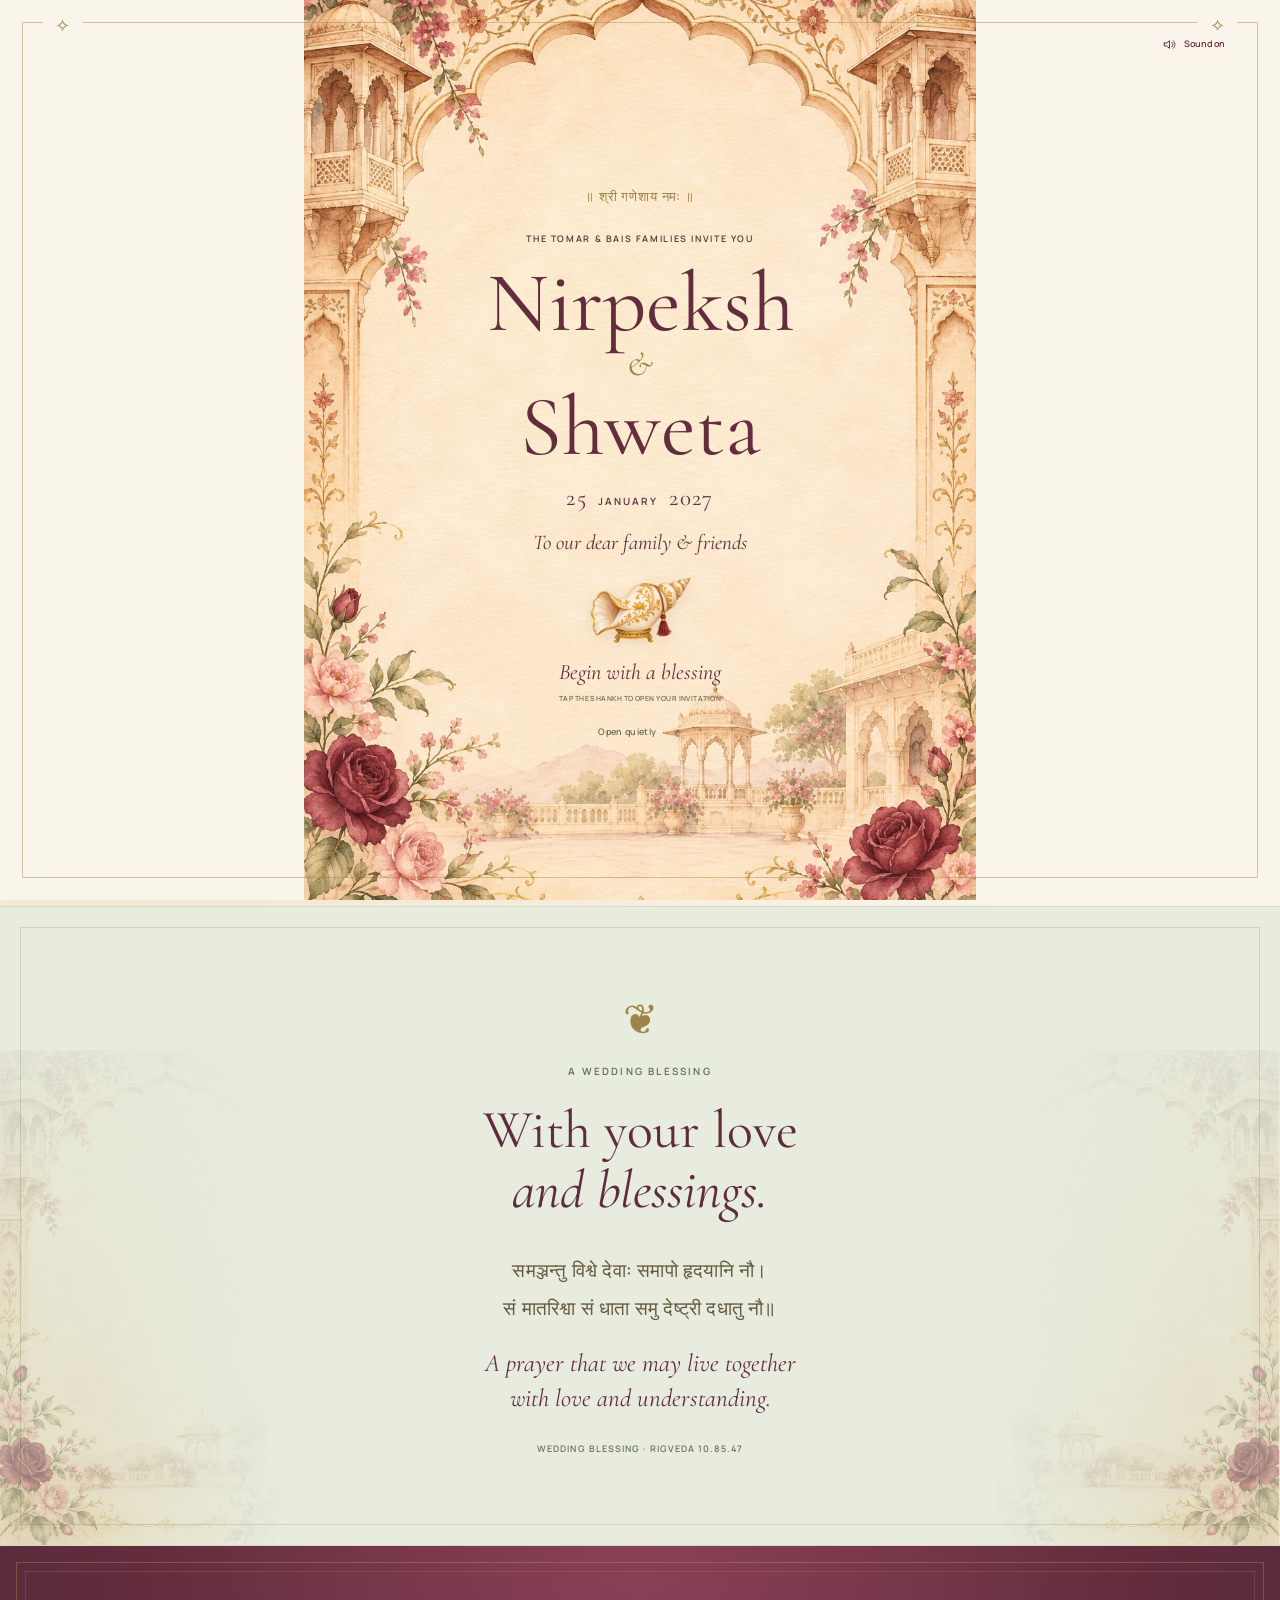
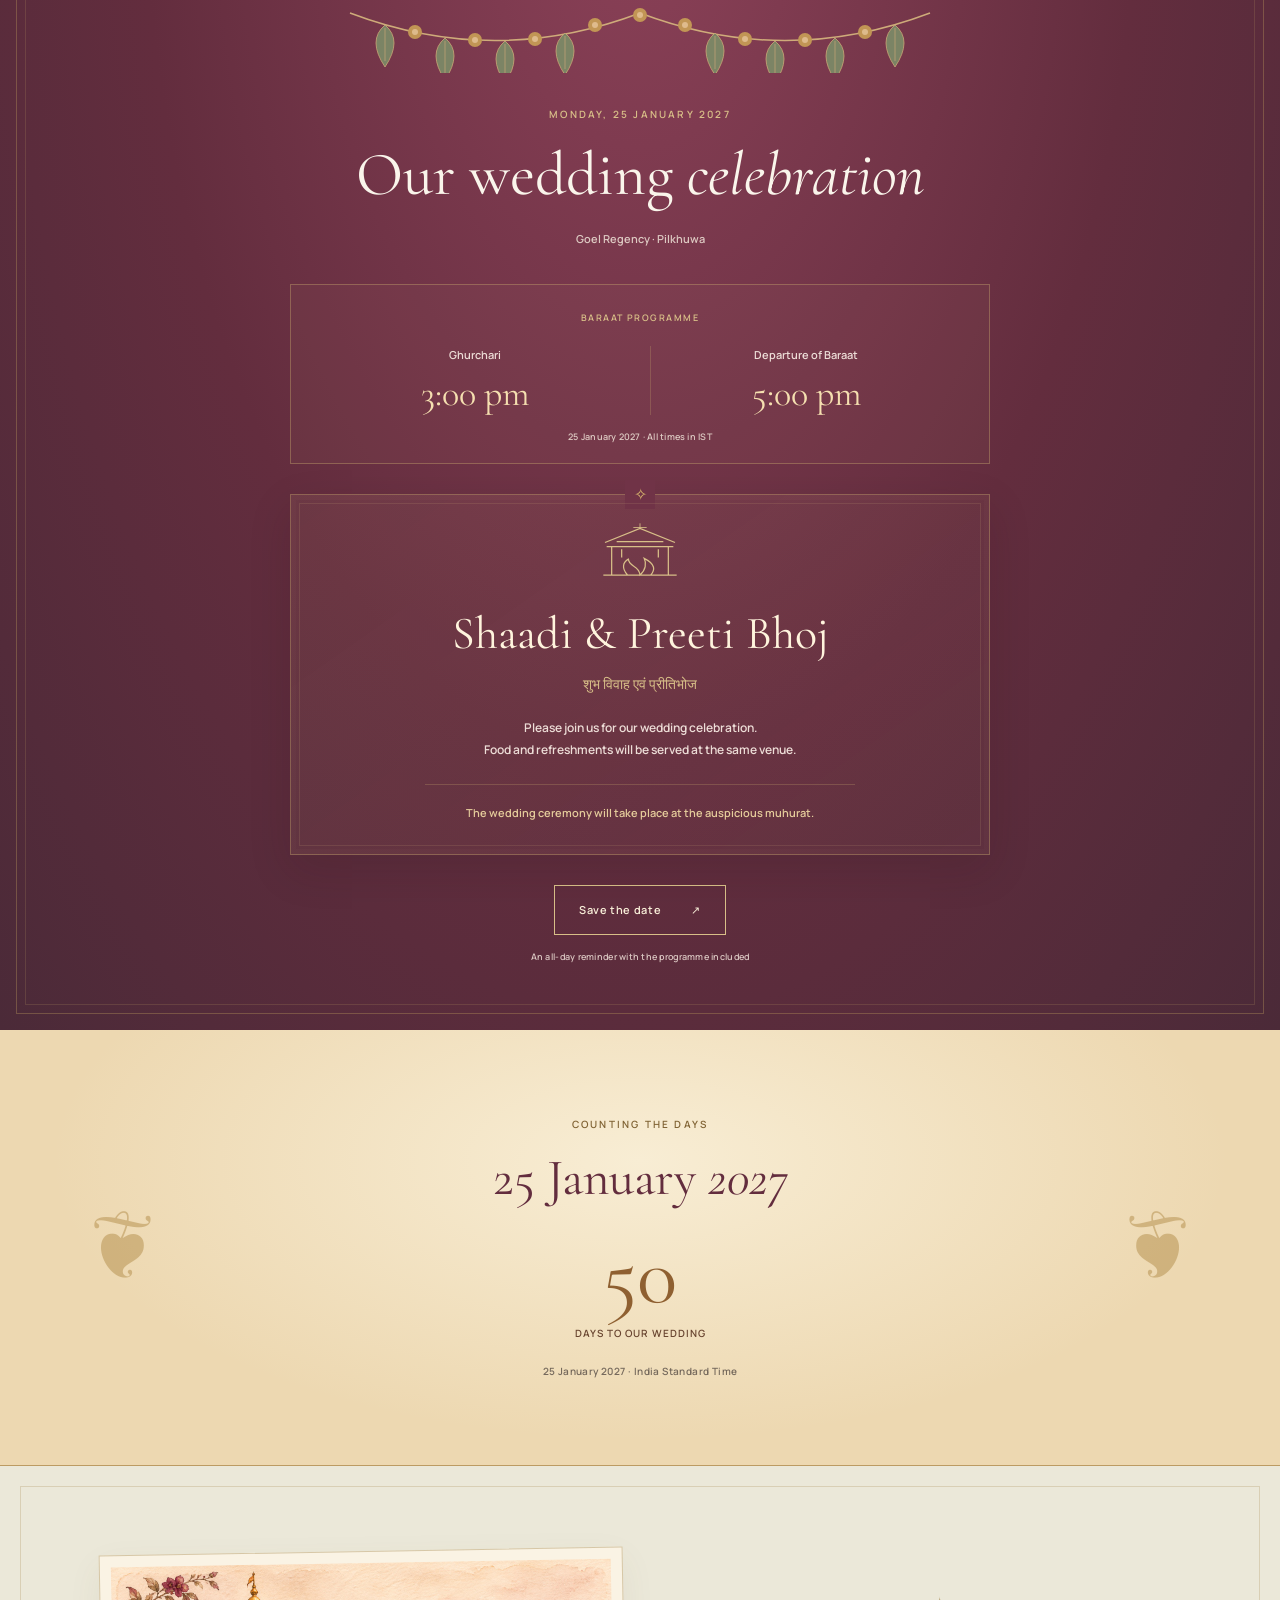
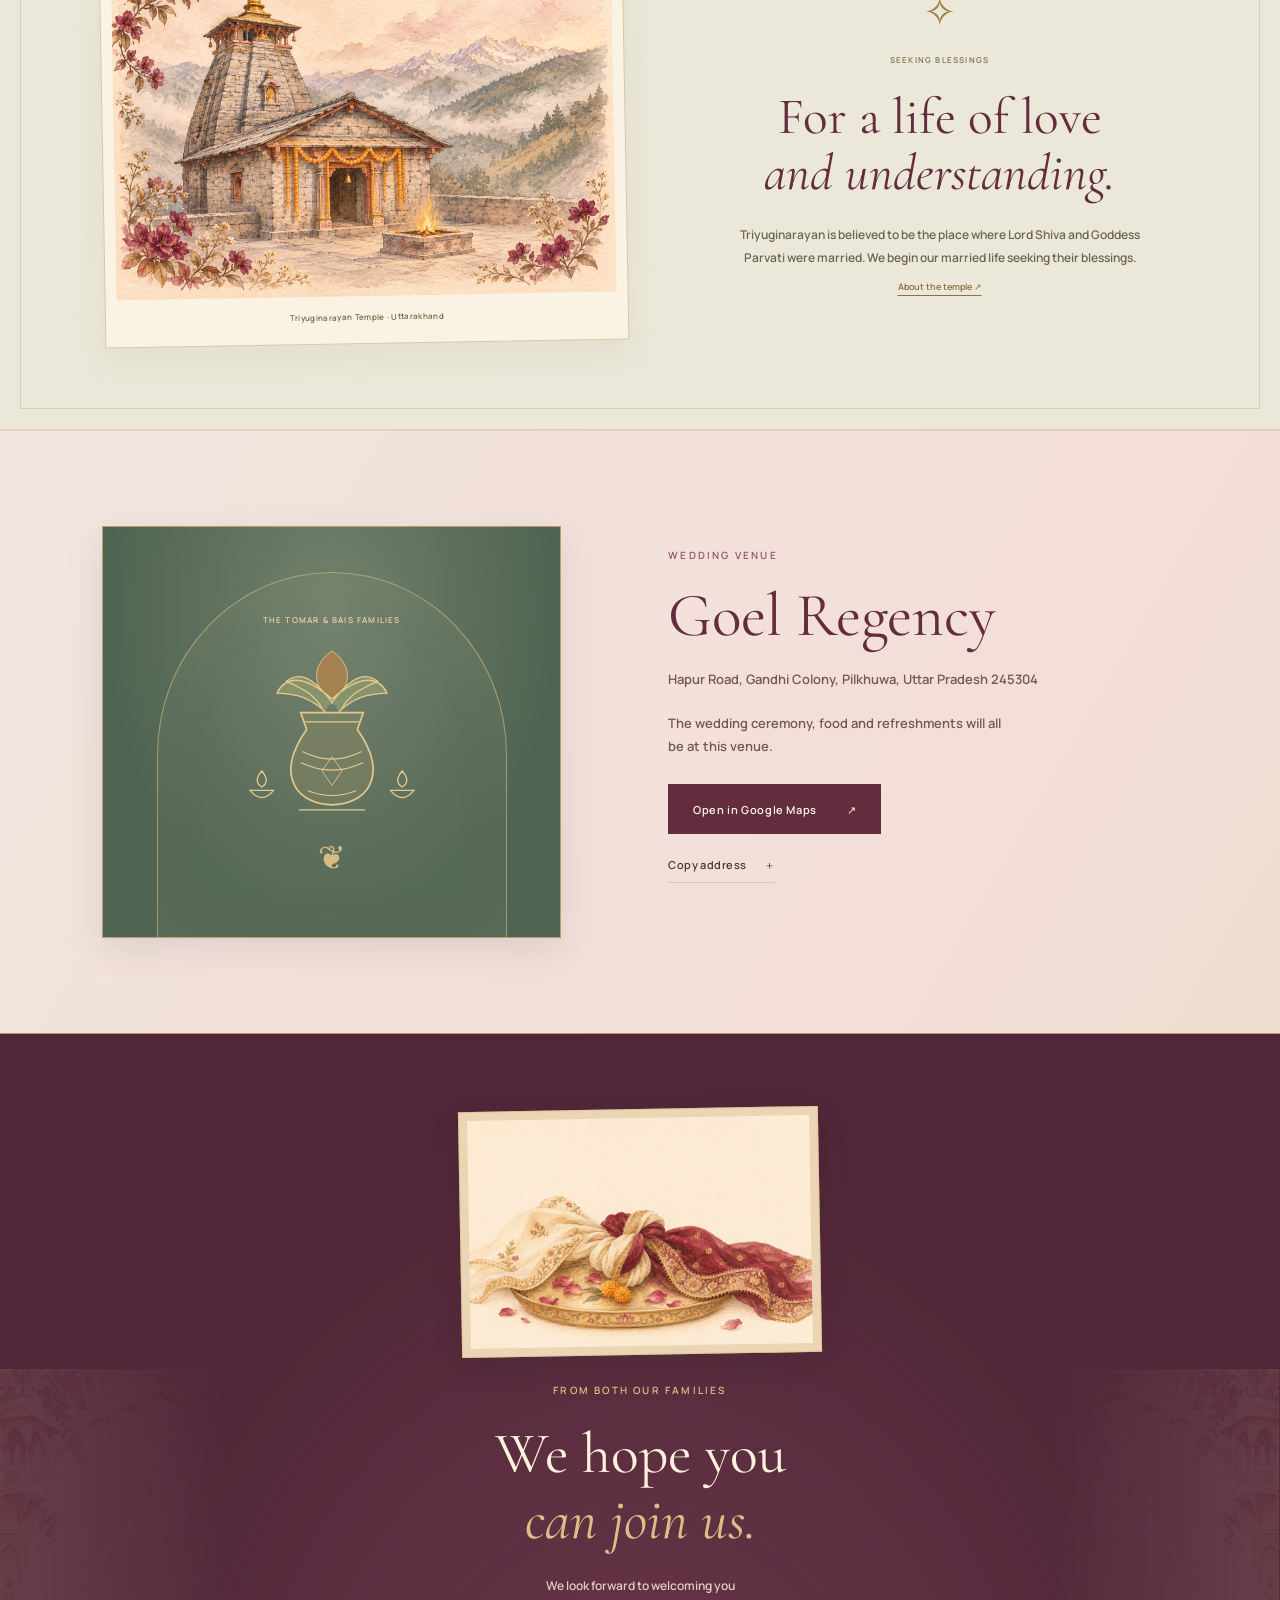
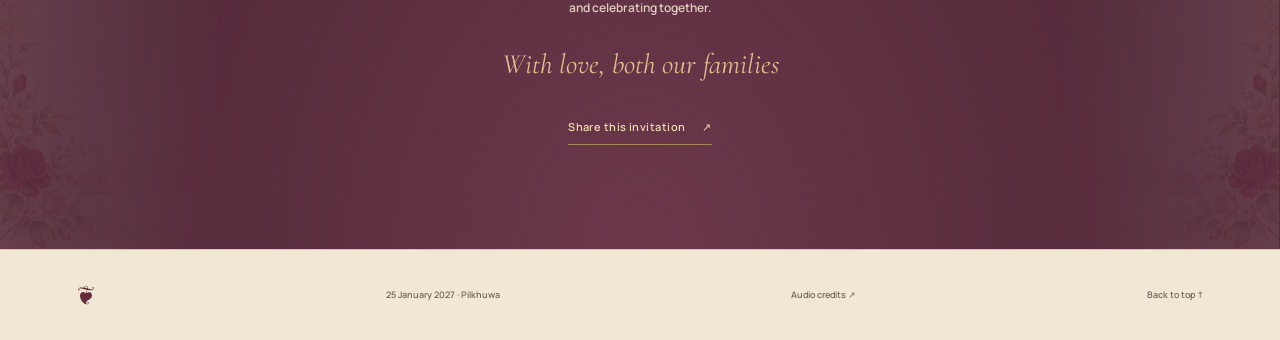
==== commit 3668a673: "Unify the wedding gathering and add confirmed Baraat programme" ====
--- a/index.html
+++ b/index.html
@@ -1,17 +1,18 @@
 <!doctype html>
 <html lang="en">
 <head>
+  <script src="canonical.js"></script>
   <meta charset="utf-8">
   <meta name="viewport" content="width=device-width,initial-scale=1,viewport-fit=cover">
   <meta name="theme-color" content="#632d3e">
-  <meta name="description" content="With love, Nirpeksh Tomar & Shweta Bais invite you to their wedding and reception. 25 January 2027 · Goel Regency, Pilkhuwa.">
+  <meta name="description" content="With love, Nirpeksh Tomar & Shweta Bais invite you to their wedding celebration. 25 January 2027 · Goel Regency, Pilkhuwa.">
   <meta name="robots" content="noindex,nofollow">
   <meta name="referrer" content="no-referrer">
   <meta property="og:type" content="website">
   <meta property="og:url" content="https://nirpeksh.github.io/nirpeksh-shweta-wedding/">
   <link rel="canonical" href="https://nirpeksh.github.io/nirpeksh-shweta-wedding/">
   <meta property="og:title" content="Nirpeksh & Shweta · You're invited">
-  <meta property="og:description" content="Two families. A new beginning. Join us for our wedding & reception · 25 January 2027 · Goel Regency, Pilkhuwa.">
+  <meta property="og:description" content="Please join Nirpeksh and Shweta for their wedding celebration on 25 January 2027 at Goel Regency, Pilkhuwa.">
   <meta property="og:image" content="https://nirpeksh.github.io/nirpeksh-shweta-wedding/assets/share.jpg">
   <meta property="og:image:width" content="1200">
   <meta property="og:image:height" content="630">
@@ -21,11 +22,11 @@
   <link rel="stylesheet" href="styles.css">
   <link rel="stylesheet" href="rich.css">
   <link rel="stylesheet" href="preview.css">
-  <link rel="stylesheet" href="royal.css">
+  <link rel="stylesheet" href="royal.css?v=programme-2">
   <script>document.documentElement.classList.add('js');</script>
-  <script src="config.js" defer></script>
+  <script src="config.js?v=programme-2" defer></script>
   <script src="opening.js" type="module"></script>
-  <script src="app.js" type="module"></script>
+  <script src="app.js?v=programme-2" type="module"></script>
 </head>
 <body>
   <a href="#invitation" class="skip-link">Skip to invitation</a>
@@ -68,7 +69,7 @@
         <h2 id="blessing-title"><span>The Tomar & Bais families</span>would love you<br><em>to join us.</em></h2>
         <div class="fine-rule" aria-hidden="true"><span>✧</span></div>
         <p class="blessing-guest" data-guest>To our dear family & friends</p>
-        <p class="family-message">Please join us for the wedding and reception. We look forward to welcoming you, sharing a meal, and celebrating together.</p>
+        <p class="family-message">Please join us for our wedding celebration. We look forward to welcoming you, sharing a meal, and celebrating together.</p>
         <p class="family-date">25 January 2027 <span>·</span> Goel Regency, Pilkhuwa</p>
         <button class="button button-wine" id="continue-invitation">View the invitation <span aria-hidden="true">→</span></button>
         <details class="voice-note"><summary>Prayer & music</summary><p>Vivāha Maṅgalāṣṭakam, verses 1–2, recited by Prathosh A P. <a href="audio-credits.html" target="_blank" rel="noopener noreferrer">Audio credits and sources ↗</a></p></details>
@@ -91,7 +92,7 @@
           <p class="eyebrow">Together with our families</p>
           <h1 id="couple-title" class="couple"><span>Nirpeksh <small>Tomar</small></span><i>&</i><span>Shweta <small>Bais</small></span></h1>
           <div class="fine-rule" aria-hidden="true"><span>✧</span></div>
-          <p class="hero-invite">Please join us<br>for our wedding and reception.</p>
+          <p class="hero-invite">Please join us<br>for our wedding celebration.</p>
           <p class="hero-date">Monday, 25 January 2027</p>
           <p class="hero-location" data-venue-short>Goel Regency · Pilkhuwa</p>
           <a href="#celebration" class="button button-wine">Wedding details <span aria-hidden="true">↓</span></a>
@@ -116,12 +117,19 @@
 
       <section class="celebration section" id="celebration" aria-labelledby="celebration-title">
         <svg class="wedding-toran" viewBox="0 0 600 70" fill="none" aria-hidden="true"><defs><g id="toran-leaf"><path d="M0 0Q18 15 0 42Q-18 15 0 0Z" fill="#7c8d68" stroke="#d2b47b" stroke-width=".8"/><path d="M0 3V36" stroke="#d2b47b" stroke-width=".7"/></g><g id="toran-flower"><circle r="7" fill="#c9a056"/><circle r="3" fill="#e9c993"/></g></defs><path d="M10 10Q155 65 300 10Q445 65 590 10" stroke="#d8b87f" stroke-width="1.5"/><use href="#toran-leaf" x="45" y="22"/><use href="#toran-leaf" x="105" y="35"/><use href="#toran-leaf" x="165" y="38"/><use href="#toran-leaf" x="225" y="30"/><use href="#toran-leaf" x="375" y="30"/><use href="#toran-leaf" x="435" y="38"/><use href="#toran-leaf" x="495" y="35"/><use href="#toran-leaf" x="555" y="22"/><use href="#toran-flower" x="75" y="29"/><use href="#toran-flower" x="135" y="37"/><use href="#toran-flower" x="195" y="36"/><use href="#toran-flower" x="255" y="22"/><use href="#toran-flower" x="300" y="12"/><use href="#toran-flower" x="345" y="22"/><use href="#toran-flower" x="405" y="36"/><use href="#toran-flower" x="465" y="37"/><use href="#toran-flower" x="525" y="29"/></svg>
-        <div class="section-heading"><p class="eyebrow">Monday, 25 January 2027</p><h2 id="celebration-title">Wedding & <em>reception</em></h2><p>Goel Regency · Pilkhuwa</p></div>
-        <div class="event-grid">
-          <article class="event"><span class="event-number">01 / THE WEDDING</span><svg class="event-icon" viewBox="0 0 120 80" fill="none" aria-hidden="true"><path d="M16 64h88M26 64V30m68 34V30M20 30h80M18 25 60 8l42 17M32 24h56M38 33v10m44-10v10M45 64c-7-8-6-15 1-19 1 10 13 7 14 19 7-6 8-14 5-20 14 7 13 14 8 20" stroke="currentColor" stroke-width="1.5"/><path d="M60 8V2m-8 5h16" stroke="currentColor"/></svg><h3>Shaadi</h3><p class="hindi" lang="hi">शुभ विवाह</p><p>Join us for the wedding ceremony<br>and give us your blessings.</p><p class="event-time" data-time="wedding">Timings to be shared</p></article>
-          <article class="event"><span class="event-number">02 / THE RECEPTION</span><svg class="event-icon" viewBox="0 0 120 80" fill="none" aria-hidden="true"><path d="M25 48q35 37 70 0H25Zm35 19v8m-20 0h40M60 45c-17-9-12-21 0-35 12 14 17 26 0 35Zm0-4c-6-6-5-12 0-17 5 5 6 11 0 17M15 23l6 6-6 6-6-6 6-6Zm90-8 5 5-5 5-5-5 5-5Z" stroke="currentColor" stroke-width="1.4" stroke-linejoin="round"/></svg><h3>Reception</h3><p class="hindi" lang="hi">प्रीति भोज</p><p>Join us for a meal<br>with our family and friends.</p><p class="event-time" data-time="reception">Timings to be shared</p></article>
+        <div class="section-heading"><p class="eyebrow">Monday, 25 January 2027</p><h2 id="celebration-title">Our wedding <em>celebration</em></h2><p>Goel Regency · Pilkhuwa</p></div>
+        <div class="baraat-programme" aria-labelledby="baraat-programme-title">
+          <p class="eyebrow" id="baraat-programme-title">Baraat programme</p>
+          <dl class="programme-times">
+            <div><dt>Ghurchari</dt><dd><span data-time="ghurchari">3:00 pm</span></dd></div>
+            <div><dt>Departure of Baraat</dt><dd><span data-time="baraat">5:00 pm</span></dd></div>
+          </dl>
+          <p class="programme-date">25 January 2027 · All times in IST</p>
         </div>
-        <div class="celebration-actions"><button class="button button-gold" id="calendar">Save the date <span aria-hidden="true">↗</span></button><p>An all-day reminder · event timings will follow</p></div>
+        <div class="event-grid combined-event">
+          <article class="event wedding-gathering" aria-label="Shaadi and preeti bhoj"><svg class="event-icon" viewBox="0 0 120 80" fill="none" aria-hidden="true"><path d="M16 64h88M26 64V30m68 34V30M20 30h80M18 25 60 8l42 17M32 24h56M38 33v10m44-10v10M45 64c-7-8-6-15 1-19 1 10 13 7 14 19 7-6 8-14 5-20 14 7 13 14 8 20" stroke="currentColor" stroke-width="1.5"/><path d="M60 8V2m-8 5h16" stroke="currentColor"/></svg><h3>Shaadi & Preeti Bhoj</h3><p class="hindi" lang="hi">शुभ विवाह एवं प्रीतिभोज</p><p>Please join us for our wedding celebration.<br>Food and refreshments will be served at the same venue.</p><p class="muhurat-note" data-wedding-muhurat>The wedding ceremony will take place at the auspicious muhurat.</p></article>
+        </div>
+        <div class="celebration-actions"><button class="button button-gold" id="calendar">Save the date <span aria-hidden="true">↗</span></button><p>An all-day reminder with the programme included</p></div>
       </section>
 
       <section class="anticipation section" aria-labelledby="countdown-title"><p class="eyebrow">Counting the days</p><h2 id="countdown-title">25 January <em>2027</em></h2><p class="countdown"><strong id="days">✧</strong><span id="countdown-label">counting down to 25 January 2027</span></p><p class="small">25 January 2027 · India Standard Time</p></section>
@@ -133,7 +141,7 @@
 
       <section class="venue section" id="venue" aria-labelledby="venue-title">
         <div class="venue-illustration" aria-hidden="true"><div class="venue-arch"><span class="eyebrow">The Tomar & Bais families</span><svg class="kalash-art" viewBox="0 0 260 220" fill="none"><path d="M130 77c-29-27-19-50 0-63 19 13 29 36 0 63Z" fill="#a68152" stroke="#e2c98f"/><path d="M130 71c-37-33-57-24-65-7 26 1 39 6 57 22m8-15c37-33 57-24 65-7-26 1-39 6-57 22m-8-11c-25-34-41-35-54-25 21 9 35 17 44 35m10-10c25-34 41-35 54-25-21 9-35 17-44 35" fill="#87936c" stroke="#e2c98f" stroke-width="1.5"/><path d="M93 87h74l-7 20c40 57 8 89-30 89s-70-32-30-89l-7-20Z" fill="#c3a161" fill-opacity=".17" stroke="#e2c98f" stroke-width="2"/><path d="M98 98h64m-67 35q35 18 70 0m-72 13q37 18 74 0m-66 33q29 12 58 0M91 202h78" stroke="#e2c98f" stroke-width="1.3"/><path d="m130 139 12 17-12 17-12-17 12-17Z" stroke="#e2c98f"/><path d="M33 179q14 17 28 0H33Zm14-4c-9-6-5-13 0-19 5 6 9 13 0 19Zm152 4q14 17 28 0h-28Zm14-4c-9-6-5-13 0-19 5 6 9 13 0 19Z" stroke="#e2c98f" stroke-width="1.5"/></svg><span class="venue-symbol">❦</span></div></div>
-        <div class="venue-copy"><p class="eyebrow">Wedding venue</p><h2 id="venue-title" data-venue-name>Goel Regency</h2><p data-venue-address>Hapur Road, Gandhi Colony<br>Pilkhuwa, Uttar Pradesh 245304</p><p class="venue-note">The wedding and reception will both take place here.</p><div class="venue-actions"><a class="button button-wine" data-map href="https://maps.app.goo.gl/AdNcx3uLKy1AqE5fA?g_st=aw" target="_blank" rel="noopener noreferrer">Open in Google Maps <span aria-hidden="true">↗</span></a><button class="text-button" id="copy-address">Copy address <span aria-hidden="true">＋</span></button></div><p class="status" id="copy-status" role="status"></p></div>
+        <div class="venue-copy"><p class="eyebrow">Wedding venue</p><h2 id="venue-title" data-venue-name>Goel Regency</h2><p data-venue-address>Hapur Road, Gandhi Colony<br>Pilkhuwa, Uttar Pradesh 245304</p><p class="venue-note">The wedding ceremony, food and refreshments will all be at this venue.</p><div class="venue-actions"><a class="button button-wine" data-map href="https://maps.app.goo.gl/AdNcx3uLKy1AqE5fA?g_st=aw" target="_blank" rel="noopener noreferrer">Open in Google Maps <span aria-hidden="true">↗</span></a><button class="text-button" id="copy-address">Copy address <span aria-hidden="true">＋</span></button></div><p class="status" id="copy-status" role="status"></p></div>
       </section>
 
       <section class="closing section" aria-labelledby="closing-title"><figure class="gathbandhan-art"><img src="assets/gathbandhan.jpg" alt="A watercolour of ivory and wine wedding fabrics tied together on a brass platter, with a few rose petals." width="900" height="600" loading="lazy" decoding="async"></figure><p class="eyebrow">From both our families</p><h2 id="closing-title">We hope you<br><em>can join us.</em></h2><p>We look forward to welcoming you<br>and celebrating together.</p><p class="signature family-signature">With love, both our families</p><button class="text-button" id="share">Share this invitation <span aria-hidden="true">↗</span></button><p class="status" id="share-status" role="status"></p></section>
--- a/royal.css
+++ b/royal.css
@@ -128,3 +128,22 @@
 .gathbandhan-art img{display:block;width:100%;height:auto}
 @media(max-width:600px){.gathbandhan-art{width:min(265px,85%);margin-bottom:29px;padding:6px}}
 @media(prefers-reduced-motion:reduce){.gathbandhan-art{transform:none}}
+
+/* Confirmed procession times stay distinct from the wedding/reception venue. */
+.baraat-programme{max-width:700px;margin:35px auto 0;padding:25px 28px 18px;border:1px solid #c6a76d66;text-align:center;background:#e7cb9408}
+.baraat-programme>.eyebrow{font-size:9px;letter-spacing:.16em;color:var(--gold-light)}
+.programme-times{display:grid;grid-template-columns:minmax(0,1fr) minmax(0,1fr);gap:20px;margin:20px 0 14px}
+.programme-times>div{min-width:0}
+.programme-times>div+div{border-left:1px solid #c6a76d44}
+.programme-times dt{font-size:11px;line-height:1.7;color:#edddd7}
+.programme-times dd{margin:7px 0 0;font:36px/1.2 var(--serif);color:#f5dfb0}
+.programme-date{font-size:9px;color:#ddc9c2;line-height:1.8;letter-spacing:.025em}
+@media(max-width:600px){.baraat-programme{padding:22px 15px 16px;margin-top:28px}.baraat-programme>.eyebrow{font-size:8px}.programme-times{grid-template-columns:minmax(0,1fr);gap:17px;margin-top:17px}.programme-times>div+div{border-left:0;border-top:1px solid #c6a76d44;padding-top:17px}.programme-times dd{font-size:33px}.programme-times dt{font-size:11px}.programme-date{font-size:8px}}
+
+/* One gathering: the ceremony and hospitality belong to the same celebration. */
+.event-grid.combined-event{grid-template-columns:minmax(0,1fr);max-width:700px;margin:30px auto}
+.wedding-gathering{padding:24px 35px 30px}
+.wedding-gathering .event-icon{margin-top:0}
+.wedding-gathering h3{font-size:clamp(32px,4vw,46px);line-height:1.15}
+.wedding-gathering .muhurat-note{max-width:430px;margin:22px auto 0;padding-top:18px;border-top:1px solid #c6a76d44;color:#e5cc9b!important;font-size:11px!important}
+@media(max-width:600px){.programme-times{grid-template-columns:repeat(2,minmax(0,1fr));gap:12px;align-items:stretch}.programme-times>div{display:flex;flex-direction:column;justify-content:flex-end}.programme-times>div+div{border-top:0;border-left:1px solid #c6a76d44;padding-top:0;padding-left:12px}.programme-times dt{min-height:36px;font-size:10px;display:flex;align-items:center;justify-content:center}.programme-times dd{font-size:30px;white-space:nowrap}.wedding-gathering{padding:24px 18px!important}.wedding-gathering h3{font-size:33px}.wedding-gathering .muhurat-note{font-size:10px!important}.celebration .section-heading h2{font-size:clamp(34px,10vw,42px)}}
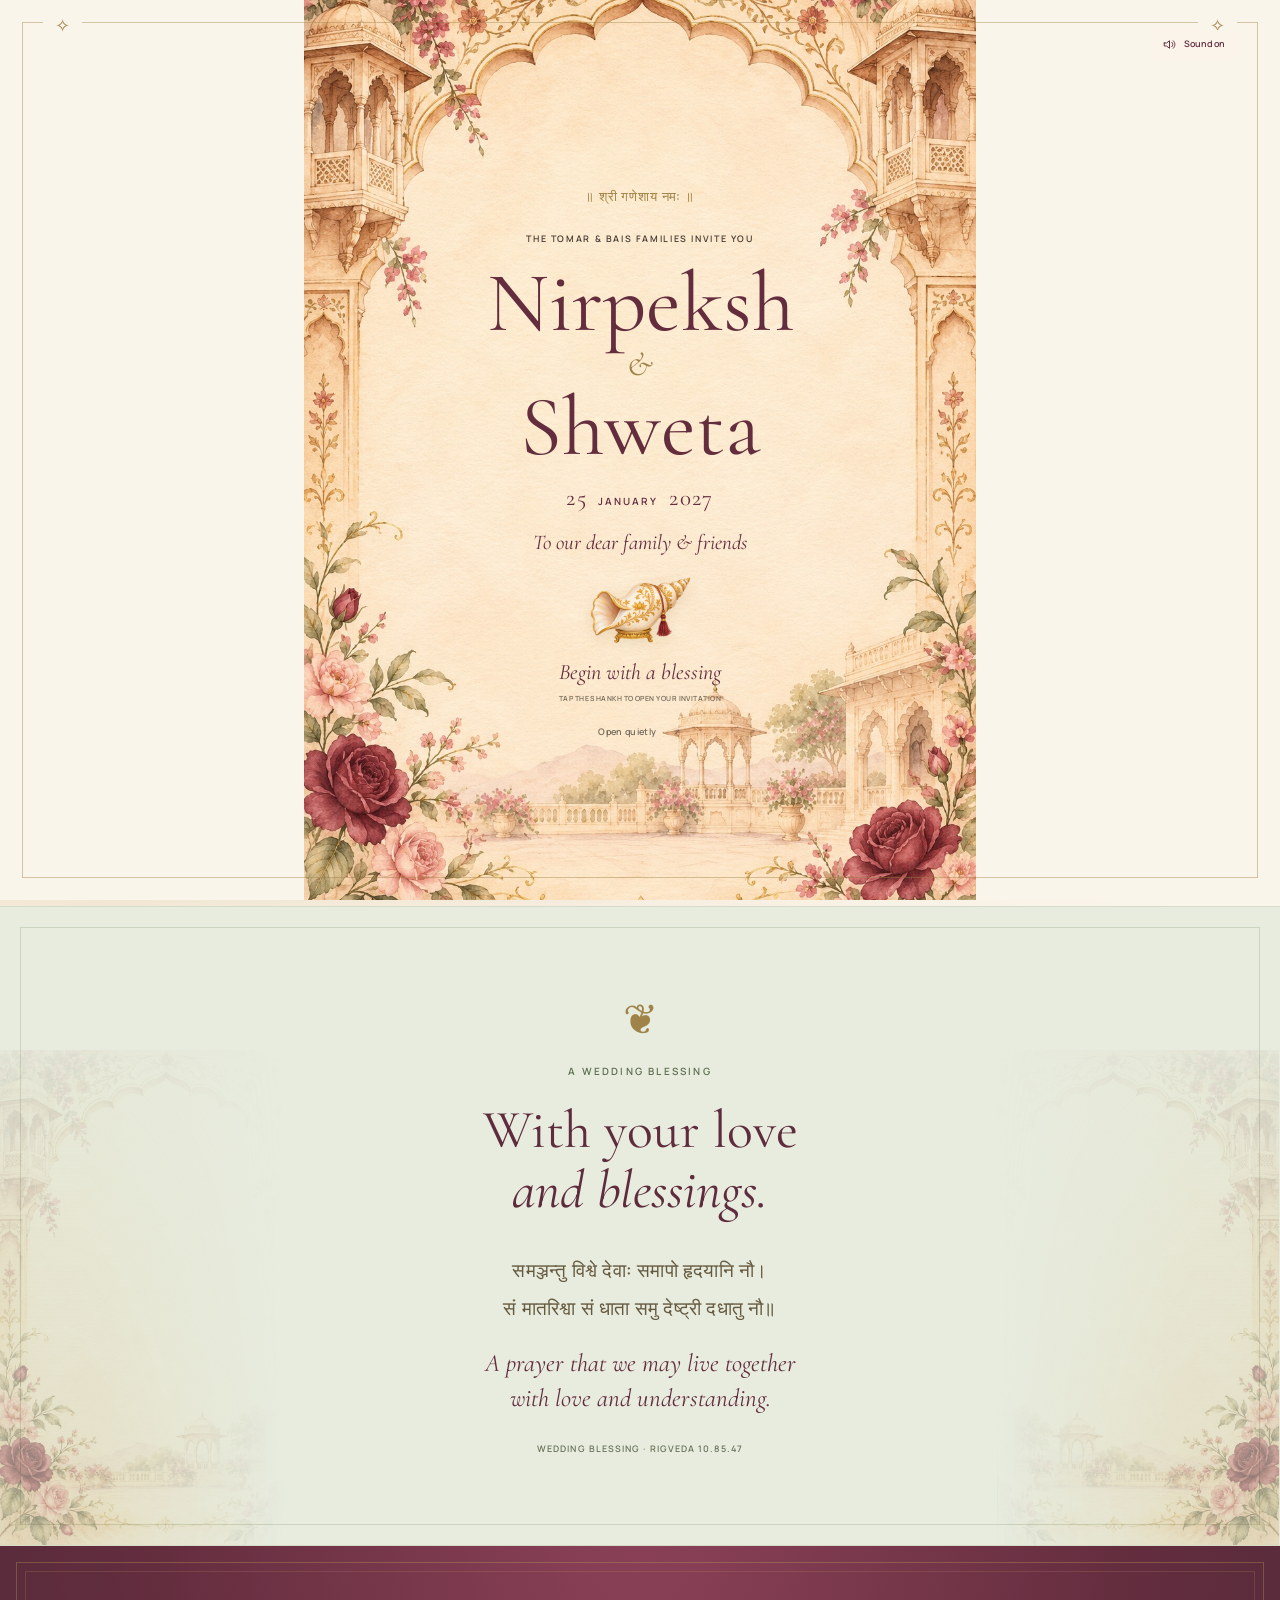
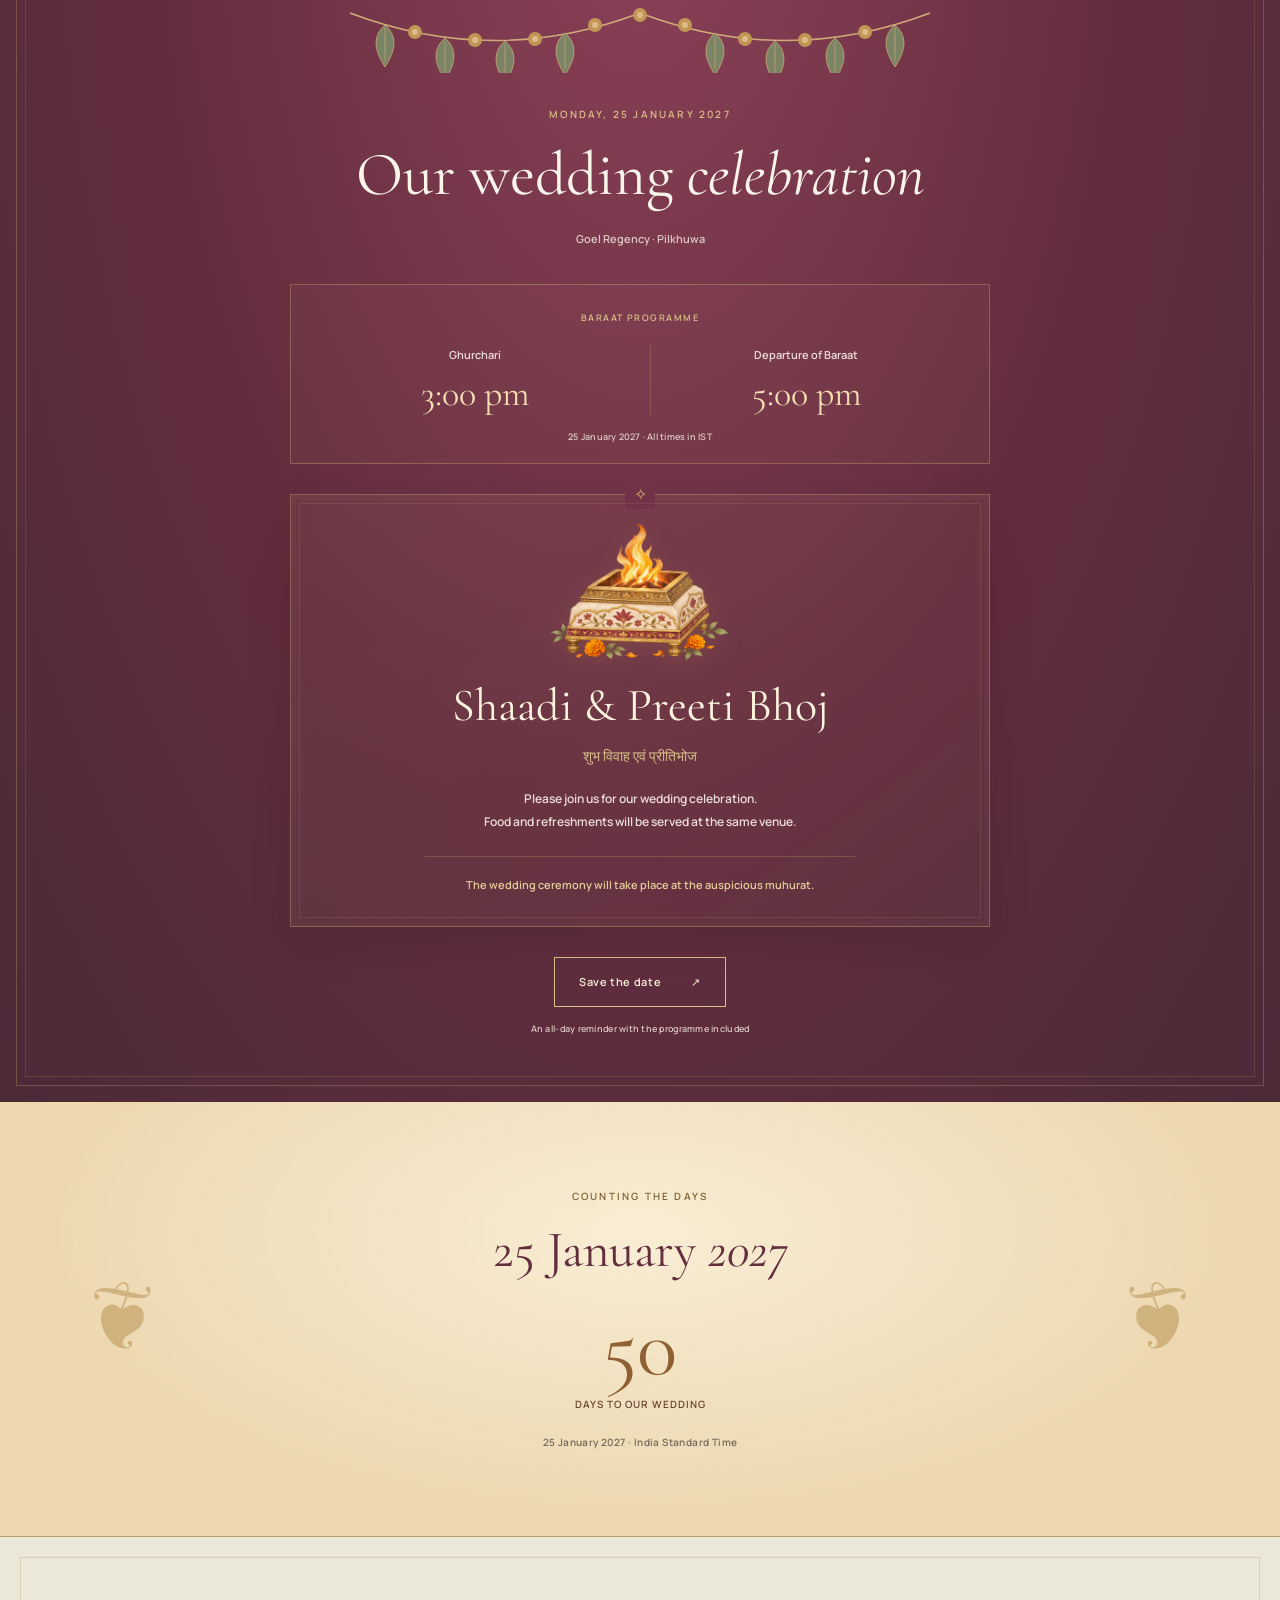
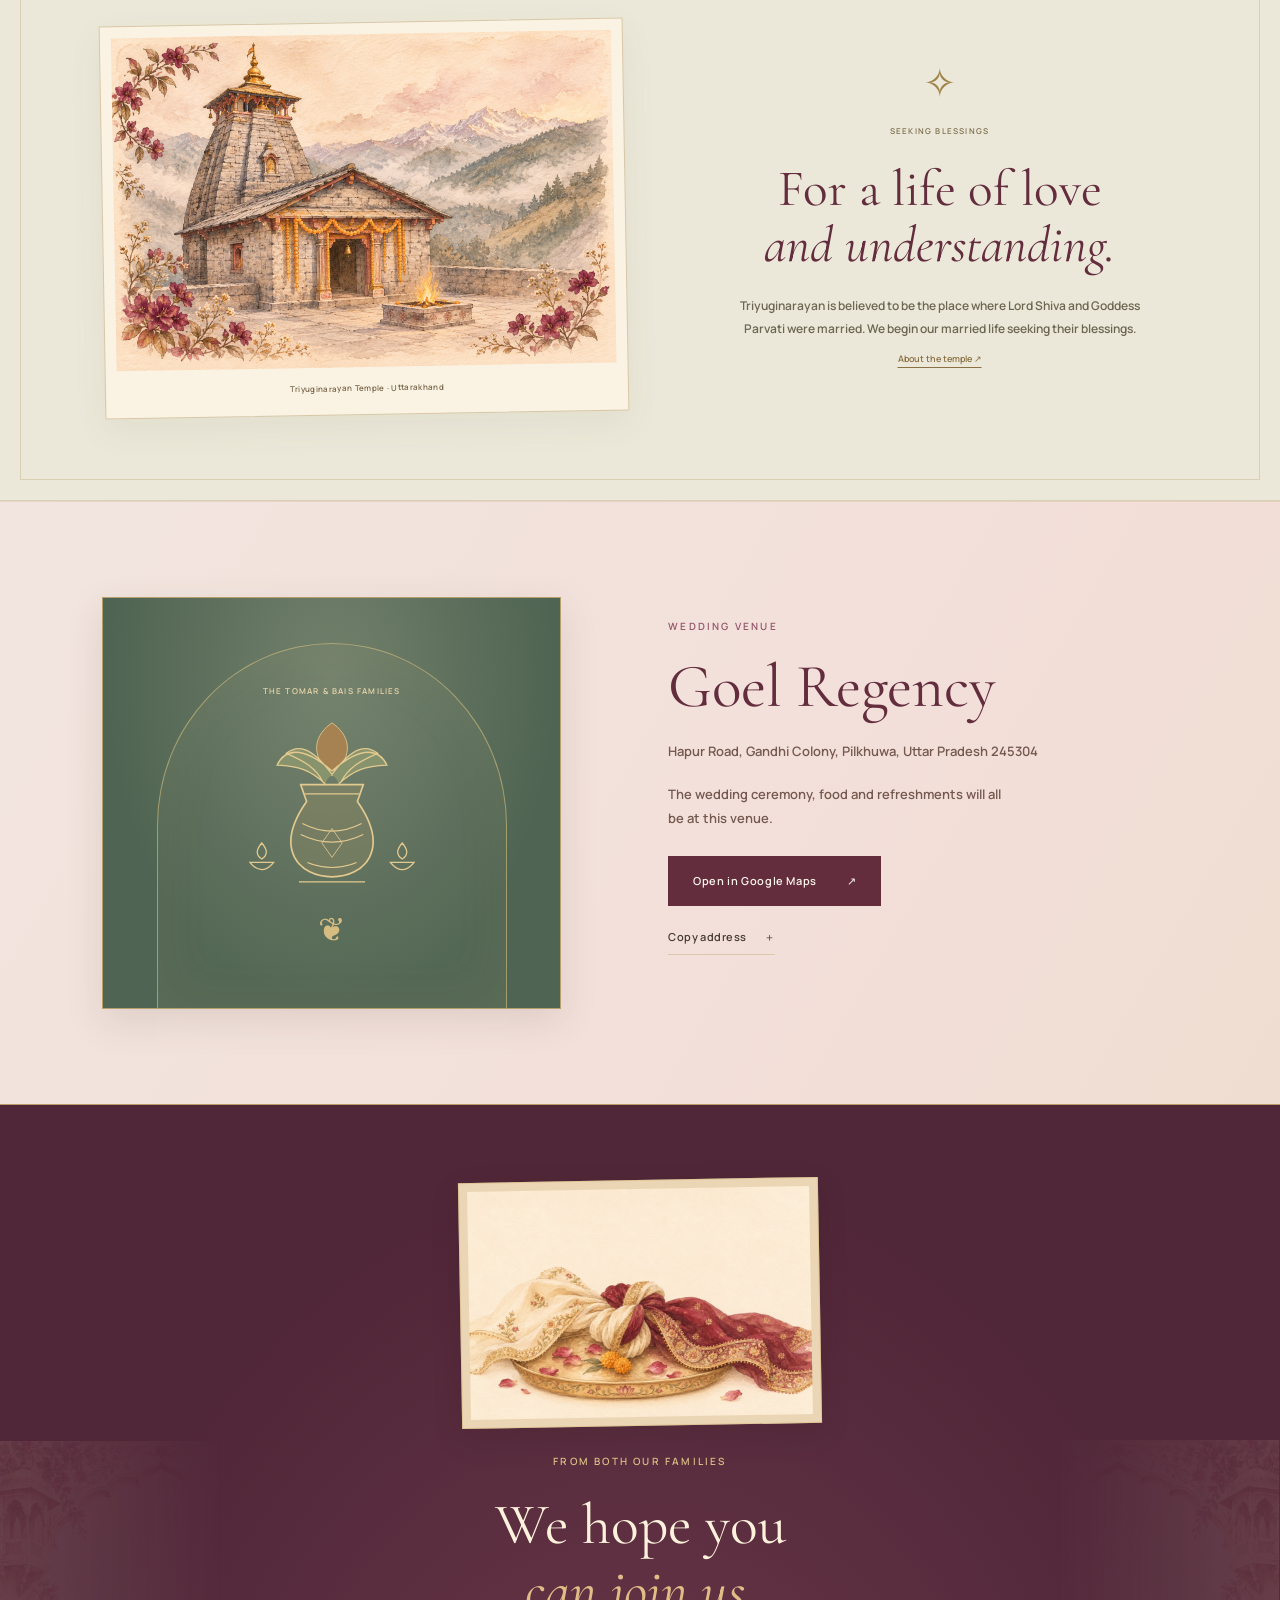
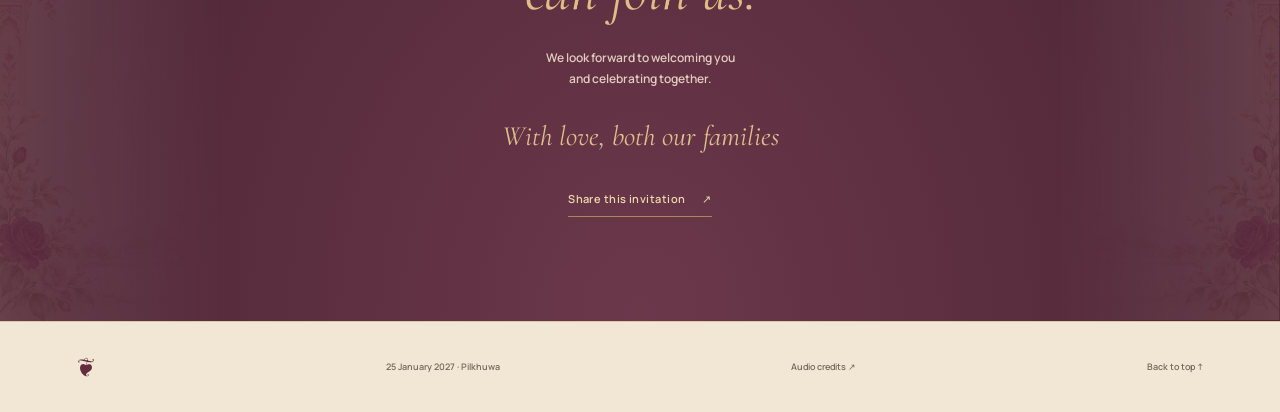
==== commit 2f14664b: "Align Ganesh portrait frame and add sacred-fire watercolor" ====
--- a/index.html
+++ b/index.html
@@ -22,7 +22,7 @@
   <link rel="stylesheet" href="styles.css">
   <link rel="stylesheet" href="rich.css">
   <link rel="stylesheet" href="preview.css">
-  <link rel="stylesheet" href="royal.css?v=programme-2">
+  <link rel="stylesheet" href="royal.css?v=ganesh-fire-1">
   <script>document.documentElement.classList.add('js');</script>
   <script src="config.js?v=programme-2" defer></script>
   <script src="opening.js" type="module"></script>
@@ -58,8 +58,10 @@
     <div class="blessing-topline"><span class="eyebrow">Welcome</span><button class="music-button" data-music aria-pressed="false"><span class="music-bars" aria-hidden="true"><b></b><b></b><b></b></span><span data-music-label>Play audio</span></button></div>
     <div class="blessing-layout">
       <div class="ganesh-sanctuary">
-        <div class="sanctuary-halo" aria-hidden="true"></div>
-        <img class="ganesh-art" src="assets/ganesh-blessing.jpg" alt="A devotional watercolour of Shri Ganesh seated on a lotus with his hand raised in blessing" width="1024" height="1024" decoding="async">
+        <div class="ganesh-portrait">
+          <div class="sanctuary-halo" aria-hidden="true"></div>
+          <img class="ganesh-art" src="assets/ganesh-blessing.jpg" alt="A devotional watercolour of Shri Ganesh seated on a lotus with his hand raised in blessing" width="1024" height="1024" decoding="async">
+        </div>
         <p class="blessing-mantra" lang="hi">॥ ॐ श्री गणेशाय नमः ॥</p>
         <p class="sanctuary-caption">With Shri Ganesh’s blessings</p>
         <div class="audio-meaning"><p class="eyebrow">The prayer</p><p id="blessing-meaning">A prayer for an auspicious beginning.</p><p id="blessing-meaning-hindi" lang="hi">मंगलमय जीवन की प्रार्थना</p></div>
@@ -127,7 +129,7 @@
           <p class="programme-date">25 January 2027 · All times in IST</p>
         </div>
         <div class="event-grid combined-event">
-          <article class="event wedding-gathering" aria-label="Shaadi and preeti bhoj"><svg class="event-icon" viewBox="0 0 120 80" fill="none" aria-hidden="true"><path d="M16 64h88M26 64V30m68 34V30M20 30h80M18 25 60 8l42 17M32 24h56M38 33v10m44-10v10M45 64c-7-8-6-15 1-19 1 10 13 7 14 19 7-6 8-14 5-20 14 7 13 14 8 20" stroke="currentColor" stroke-width="1.5"/><path d="M60 8V2m-8 5h16" stroke="currentColor"/></svg><h3>Shaadi & Preeti Bhoj</h3><p class="hindi" lang="hi">शुभ विवाह एवं प्रीतिभोज</p><p>Please join us for our wedding celebration.<br>Food and refreshments will be served at the same venue.</p><p class="muhurat-note" data-wedding-muhurat>The wedding ceremony will take place at the auspicious muhurat.</p></article>
+          <article class="event wedding-gathering" aria-label="Shaadi and preeti bhoj"><img class="sacred-fire-art" src="assets/sacred-fire.png" alt="A gentle sacred fire in a havan kund, painted in antique gold with wine flowers and sage leaves" width="480" height="320" loading="lazy" decoding="async"><h3>Shaadi & Preeti Bhoj</h3><p class="hindi" lang="hi">शुभ विवाह एवं प्रीतिभोज</p><p>Please join us for our wedding celebration.<br>Food and refreshments will be served at the same venue.</p><p class="muhurat-note" data-wedding-muhurat>The wedding ceremony will take place at the auspicious muhurat.</p></article>
         </div>
         <div class="celebration-actions"><button class="button button-gold" id="calendar">Save the date <span aria-hidden="true">↗</span></button><p>An all-day reminder with the programme included</p></div>
       </section>
--- a/royal.css
+++ b/royal.css
@@ -147,3 +147,14 @@
 .wedding-gathering h3{font-size:clamp(32px,4vw,46px);line-height:1.15}
 .wedding-gathering .muhurat-note{max-width:430px;margin:22px auto 0;padding-top:18px;border-top:1px solid #c6a76d44;color:#e5cc9b!important;font-size:11px!important}
 @media(max-width:600px){.programme-times{grid-template-columns:repeat(2,minmax(0,1fr));gap:12px;align-items:stretch}.programme-times>div{display:flex;flex-direction:column;justify-content:flex-end}.programme-times>div+div{border-top:0;border-left:1px solid #c6a76d44;padding-top:0;padding-left:12px}.programme-times dt{min-height:36px;font-size:10px;display:flex;align-items:center;justify-content:center}.programme-times dd{font-size:30px;white-space:nowrap}.wedding-gathering{padding:24px 18px!important}.wedding-gathering h3{font-size:33px}.wedding-gathering .muhurat-note{font-size:10px!important}.celebration .section-heading h2{font-size:clamp(34px,10vw,42px)}}
+
+/* The halo belongs to the portrait, not the full block of captions and meanings. */
+.ganesh-portrait{--portrait-size:420px;position:relative;isolation:isolate;width:min(100%,var(--portrait-size));aspect-ratio:1;padding:22px;margin:0 auto 18px}
+.ganesh-portrait .sanctuary-halo{inset:0;top:0;left:0;right:0;width:100%;height:100%;aspect-ratio:1;border:1px solid #b08b4b66;border-radius:50%;box-shadow:0 0 45px #d8a54414,inset 0 0 45px #e3bd6d12;z-index:-1}
+.ganesh-portrait .sanctuary-halo::before{display:none}
+.ganesh-portrait .ganesh-art{display:block;width:100%;height:100%;max-width:none;max-height:none;object-fit:contain;margin:0}
+.ganesh-sanctuary .blessing-mantra{margin-top:0}
+.sacred-fire-art{display:block;width:220px;max-width:80%;height:auto;aspect-ratio:3/2;object-fit:contain;margin:0 auto 13px;filter:drop-shadow(0 5px 12px #d6ae5820)}
+@media(max-width:900px){.ganesh-portrait{--portrait-size:340px;padding:20px}}
+@media(max-width:700px){.ganesh-portrait{--portrait-size:252px;padding:18px;margin-bottom:16px}.sacred-fire-art{width:180px;margin-bottom:12px}}
+@media(max-width:360px){.ganesh-portrait{--portrait-size:230px;padding:17px}.sacred-fire-art{width:160px}}
